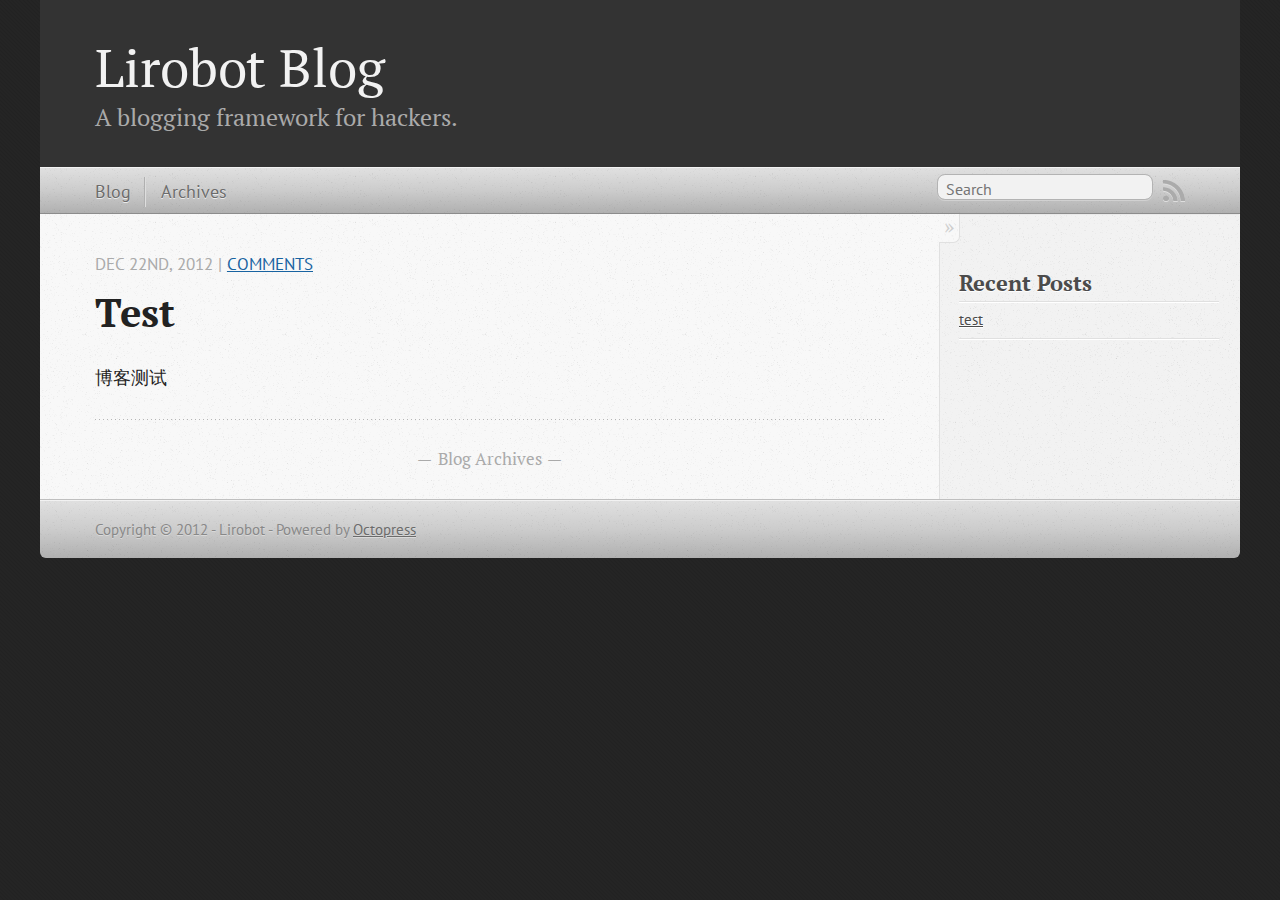
==== index.html @ 0552d7e7 "Site updated at 2012-12-21 16:23:32 UTC" ====
<!DOCTYPE html>
<!--[if IEMobile 7 ]><html class="no-js iem7"><![endif]-->
<!--[if lt IE 9]><html class="no-js lte-ie8"><![endif]-->
<!--[if (gt IE 8)|(gt IEMobile 7)|!(IEMobile)|!(IE)]><!--><html class="no-js" lang="en"><!--<![endif]-->
<head>
  <meta charset="utf-8">
  <title>Lirobot Blog</title>
  <meta name="author" content="Lirobot">

  
  <meta name="description" content="博客测试
">
  

  <!-- http://t.co/dKP3o1e -->
  <meta name="HandheldFriendly" content="True">
  <meta name="MobileOptimized" content="320">
  <meta name="viewport" content="width=device-width, initial-scale=1">

  
  <link rel="canonical" href="www.lirobot.com/">
  <link href="/favicon.png" rel="icon">
  <link href="/stylesheets/screen.css" media="screen, projection" rel="stylesheet" type="text/css">
  <script src="/javascripts/modernizr-2.0.js"></script>
  <script src="/javascripts/ender.js"></script>
  <script src="/javascripts/octopress.js" type="text/javascript"></script>
  <link href="/atom.xml" rel="alternate" title="Lirobot Blog" type="application/atom+xml">
  <!--Fonts from Google"s Web font directory at http://google.com/webfonts -->
<link href="http://fonts.googleapis.com/css?family=PT+Serif:regular,italic,bold,bolditalic" rel="stylesheet" type="text/css">
<link href="http://fonts.googleapis.com/css?family=PT+Sans:regular,italic,bold,bolditalic" rel="stylesheet" type="text/css">

  

</head>

<body   >
  <header role="banner"><hgroup>
  <h1><a href="/">Lirobot Blog</a></h1>
  
    <h2>A blogging framework for hackers.</h2>
  
</hgroup>

</header>
  <nav role="navigation"><ul class="subscription" data-subscription="rss">
  <li><a href="/atom.xml" rel="subscribe-rss" title="subscribe via RSS">RSS</a></li>
  
</ul>
  
<form action="http://google.com/search" method="get">
  <fieldset role="search">
    <input type="hidden" name="q" value="site:www.lirobot.com" />
    <input class="search" type="text" name="q" results="0" placeholder="Search"/>
  </fieldset>
</form>
  
<ul class="main-navigation">
  <li><a href="/">Blog</a></li>
  <li><a href="/blog/archives">Archives</a></li>
</ul>

</nav>
  <div id="main">
    <div id="content">
      <div class="blog-index">
  
  
  
    <article>
      
  <header>
    
      <h1 class="entry-title"><a href="/blog/2012/12/22/test/">Test</a></h1>
    
    
      <p class="meta">
        








  


<time datetime="2012-12-22T00:20:00+08:00" pubdate data-updated="true">Dec 22<span>nd</span>, 2012</time>
        
         | <a href="/blog/2012/12/22/test/#disqus_thread">Comments</a>
        
      </p>
    
  </header>


  <div class="entry-content"><p>博客测试</p>
</div>
  
  


    </article>
  
  <div class="pagination">
    
    <a href="/blog/archives">Blog Archives</a>
    
  </div>
</div>
<aside class="sidebar">
  
    <section>
  <h1>Recent Posts</h1>
  <ul id="recent_posts">
    
      <li class="post">
        <a href="/blog/2012/12/22/test/">test</a>
      </li>
    
  </ul>
</section>






  
</aside>

    </div>
  </div>
  <footer role="contentinfo"><p>
  Copyright &copy; 2012 - Lirobot -
  <span class="credit">Powered by <a href="http://octopress.org">Octopress</a></span>
</p>

</footer>
  

<script type="text/javascript">
      var disqus_shortname = 'lirobotblog';
      
        
        var disqus_script = 'count.js';
      
    (function () {
      var dsq = document.createElement('script'); dsq.type = 'text/javascript'; dsq.async = true;
      dsq.src = 'http://' + disqus_shortname + '.disqus.com/' + disqus_script;
      (document.getElementsByTagName('head')[0] || document.getElementsByTagName('body')[0]).appendChild(dsq);
    }());
</script>







  <script type="text/javascript">
    (function(){
      var twitterWidgets = document.createElement('script');
      twitterWidgets.type = 'text/javascript';
      twitterWidgets.async = true;
      twitterWidgets.src = 'http://platform.twitter.com/widgets.js';
      document.getElementsByTagName('head')[0].appendChild(twitterWidgets);
    })();
  </script>





</body>
</html>
---- stylesheets/screen.css ----
html,body,div,span,applet,object,iframe,h1,h2,h3,h4,h5,h6,p,blockquote,pre,a,abbr,acronym,address,big,cite,code,del,dfn,em,img,ins,kbd,q,s,samp,small,strike,strong,sub,sup,tt,var,b,u,i,center,dl,dt,dd,ol,ul,li,fieldset,form,label,legend,table,caption,tbody,tfoot,thead,tr,th,td,article,aside,canvas,details,embed,figure,figcaption,footer,header,hgroup,menu,nav,output,ruby,section,summary,time,mark,audio,video{margin:0;padding:0;border:0;font:inherit;font-size:100%;vertical-align:baseline}html{line-height:1}ol,ul{list-style:none}table{border-collapse:collapse;border-spacing:0}caption,th,td{text-align:left;font-weight:normal;vertical-align:middle}q,blockquote{quotes:none}q:before,q:after,blockquote:before,blockquote:after{content:"";content:none}a img{border:none}article,aside,details,figcaption,figure,footer,header,hgroup,menu,nav,section,summary{display:block}article,aside,details,figcaption,figure,footer,header,hgroup,menu,nav,section,summary{display:block}a{color:#1863a1}a:visited{color:#751590}a:focus{color:#0181eb}a:hover{color:#0181eb}a:active{color:#01579f}aside.sidebar a{color:#1863a1}aside.sidebar a:focus{color:#0181eb}aside.sidebar a:hover{color:#0181eb}aside.sidebar a:active{color:#01579f}a{-webkit-transition:color 0.3s;-moz-transition:color 0.3s;-o-transition:color 0.3s;transition:color 0.3s}html{background:#252525 url('/images/line-tile.png?1356005019') top left}body>div{background:#f2f2f2 url('/images/noise.png?1356005019') top left;border-bottom:1px solid #bfbfbf}body>div>div{background:#f8f8f8 url('/images/noise.png?1356005019') top left;border-right:1px solid #e0e0e0}.heading,body>header h1,h1,h2,h3,h4,h5,h6{font-family:"PT Serif","Georgia","Helvetica Neue",Arial,sans-serif}.sans,body>header h2,article header p.meta,article>footer,#content .blog-index footer,html .gist .gist-file .gist-meta,#blog-archives a.category,#blog-archives time,aside.sidebar section,body>footer{font-family:"PT Sans","Helvetica Neue",Arial,sans-serif}.serif,body,#content .blog-index a[rel=full-article]{font-family:"PT Serif",Georgia,Times,"Times New Roman",serif}.mono,pre,code,tt,p code,li code{font-family:Menlo,Monaco,"Andale Mono","lucida console","Courier New",monospace}body>header h1{font-size:2.2em;font-family:"PT Serif","Georgia","Helvetica Neue",Arial,sans-serif;font-weight:normal;line-height:1.2em;margin-bottom:0.6667em}body>header h2{font-family:"PT Serif","Georgia","Helvetica Neue",Arial,sans-serif}body{line-height:1.5em;color:#222}h1{font-size:2.2em;line-height:1.2em}@media only screen and (min-width: 992px){body{font-size:1.15em}h1{font-size:2.6em;line-height:1.2em}}h1,h2,h3,h4,h5,h6{text-rendering:optimizelegibility;margin-bottom:1em;font-weight:bold}h2,section h1{font-size:1.5em}h3,section h2,section section h1{font-size:1.3em}h4,section h3,section section h2,section section section h1{font-size:1em}h5,section h4,section section h3{font-size:.9em}h6,section h5,section section h4,section section section h3{font-size:.8em}p,blockquote,ul,ol{margin-bottom:1.5em}ul{list-style-type:disc}ul ul{list-style-type:circle;margin-bottom:0px}ul ul ul{list-style-type:square;margin-bottom:0px}ol{list-style-type:decimal}ol ol{list-style-type:lower-alpha;margin-bottom:0px}ol ol ol{list-style-type:lower-roman;margin-bottom:0px}ul,ul ul,ul ol,ol,ol ul,ol ol{margin-left:1.3em}strong{font-weight:bold}em{font-style:italic}sup,sub{font-size:0.8em;position:relative;display:inline-block}sup{top:-0.5em}sub{bottom:-0.5em}q{font-style:italic}q:before{content:"\201C"}q:after{content:"\201D"}em,dfn{font-style:italic}strong,dfn{font-weight:bold}del,s{text-decoration:line-through}abbr,acronym{border-bottom:1px dotted;cursor:help}sub,sup{line-height:0}hr{margin-bottom:0.2em}small{font-size:.8em}big{font-size:1.2em}blockquote{font-style:italic;position:relative;font-size:1.2em;line-height:1.5em;padding-left:1em;border-left:4px solid rgba(170,170,170,0.5)}blockquote cite{font-style:italic}blockquote cite a{color:#aaa !important;word-wrap:break-word}blockquote cite:before{content:'\2014';padding-right:.3em;padding-left:.3em;color:#aaa}@media only screen and (min-width: 992px){blockquote{padding-left:1.5em;border-left-width:4px}}.pullquote-right:before,.pullquote-left:before{padding:0;border:none;content:attr(data-pullquote);float:right;width:45%;margin:.5em 0 1em 1.5em;position:relative;top:7px;font-size:1.4em;line-height:1.45em}.pullquote-left:before{float:left;margin:.5em 1.5em 1em 0}.force-wrap,article a,aside.sidebar a{white-space:-moz-pre-wrap;white-space:-pre-wrap;white-space:-o-pre-wrap;white-space:pre-wrap;word-wrap:break-word}.group,body>header,body>nav,body>footer,body #content>article,body #content>div>article,body #content>div>section,body div.pagination,aside.sidebar,#main,#content,.sidebar{*zoom:1}.group:after,body>header:after,body>nav:after,body>footer:after,body #content>article:after,body #content>div>article:after,body #content>div>section:after,body div.pagination:after,aside.sidebar:after,#main:after,#content:after,.sidebar:after{content:"";display:table;clear:both}body{-webkit-text-size-adjust:none;max-width:1200px;position:relative;margin:0 auto}body>header,body>nav,body>footer,body #content>article,body #content>div>article,body #content>div>section{padding-left:18px;padding-right:18px}@media only screen and (min-width: 480px){body>header,body>nav,body>footer,body #content>article,body #content>div>article,body #content>div>section{padding-left:25px;padding-right:25px}}@media only screen and (min-width: 768px){body>header,body>nav,body>footer,body #content>article,body #content>div>article,body #content>div>section{padding-left:35px;padding-right:35px}}@media only screen and (min-width: 992px){body>header,body>nav,body>footer,body #content>article,body #content>div>article,body #content>div>section{padding-left:55px;padding-right:55px}}body div.pagination{margin-left:18px;margin-right:18px}@media only screen and (min-width: 480px){body div.pagination{margin-left:25px;margin-right:25px}}@media only screen and (min-width: 768px){body div.pagination{margin-left:35px;margin-right:35px}}@media only screen and (min-width: 992px){body div.pagination{margin-left:55px;margin-right:55px}}body>header{font-size:1em;padding-top:1.5em;padding-bottom:1.5em}#content{overflow:hidden}#content>div,#content>article{width:100%}aside.sidebar{float:none;padding:0 18px 1px;background-color:#f7f7f7;border-top:1px solid #e0e0e0}.flex-content,article img,article video,article .flash-video,aside.sidebar img{max-width:100%;height:auto}.basic-alignment.left,article img.left,article video.left,article .left.flash-video,aside.sidebar img.left{float:left;margin-right:1.5em}.basic-alignment.right,article img.right,article video.right,article .right.flash-video,aside.sidebar img.right{float:right;margin-left:1.5em}.basic-alignment.center,article img.center,article video.center,article .center.flash-video,aside.sidebar img.center{display:block;margin:0 auto 1.5em}.basic-alignment.left,article img.left,article video.left,article .left.flash-video,aside.sidebar img.left,.basic-alignment.right,article img.right,article video.right,article .right.flash-video,aside.sidebar img.right{margin-bottom:.8em}.toggle-sidebar,.no-sidebar .toggle-sidebar{display:none}@media only screen and (min-width: 750px){body.sidebar-footer aside.sidebar{float:none;width:auto;clear:left;margin:0;padding:0 35px 1px;background-color:#f7f7f7;border-top:1px solid #eaeaea}body.sidebar-footer aside.sidebar section.odd,body.sidebar-footer aside.sidebar section.even{float:left;width:48%}body.sidebar-footer aside.sidebar section.odd{margin-left:0}body.sidebar-footer aside.sidebar section.even{margin-left:4%}body.sidebar-footer aside.sidebar.thirds section{width:30%;margin-left:5%}body.sidebar-footer aside.sidebar.thirds section.first{margin-left:0;clear:both}}body.sidebar-footer #content{margin-right:0px}body.sidebar-footer .toggle-sidebar{display:none}@media only screen and (min-width: 550px){body>header{font-size:1em}}@media only screen and (min-width: 750px){aside.sidebar{float:none;width:auto;clear:left;margin:0;padding:0 35px 1px;background-color:#f7f7f7;border-top:1px solid #eaeaea}aside.sidebar section.odd,aside.sidebar section.even{float:left;width:48%}aside.sidebar section.odd{margin-left:0}aside.sidebar section.even{margin-left:4%}aside.sidebar.thirds section{width:30%;margin-left:5%}aside.sidebar.thirds section.first{margin-left:0;clear:both}}@media only screen and (min-width: 768px){body{-webkit-text-size-adjust:auto}body>header{font-size:1.2em}#main{padding:0;margin:0 auto}#content{overflow:visible;margin-right:240px;position:relative}.no-sidebar #content{margin-right:0;border-right:0}.collapse-sidebar #content{margin-right:20px}#content>div,#content>article{padding-top:17.5px;padding-bottom:17.5px;float:left}aside.sidebar{width:210px;padding:0 15px 15px;background:none;clear:none;float:left;margin:0 -100% 0 0}aside.sidebar section{width:auto;margin-left:0}aside.sidebar section.odd,aside.sidebar section.even{float:none;width:auto;margin-left:0}.collapse-sidebar aside.sidebar{float:none;width:auto;clear:left;margin:0;padding:0 35px 1px;background-color:#f7f7f7;border-top:1px solid #eaeaea}.collapse-sidebar aside.sidebar section.odd,.collapse-sidebar aside.sidebar section.even{float:left;width:48%}.collapse-sidebar aside.sidebar section.odd{margin-left:0}.collapse-sidebar aside.sidebar section.even{margin-left:4%}.collapse-sidebar aside.sidebar.thirds section{width:30%;margin-left:5%}.collapse-sidebar aside.sidebar.thirds section.first{margin-left:0;clear:both}}@media only screen and (min-width: 992px){body>header{font-size:1.3em}#content{margin-right:300px}#content>div,#content>article{padding-top:27.5px;padding-bottom:27.5px}aside.sidebar{width:260px;padding:1.2em 20px 20px}.collapse-sidebar aside.sidebar{padding-left:55px;padding-right:55px}}@media only screen and (min-width: 768px){ul,ol{margin-left:0}}body>header{background:#333}body>header h1{display:inline-block;margin:0}body>header h1 a,body>header h1 a:visited,body>header h1 a:hover{color:#f2f2f2;text-decoration:none}body>header h2{margin:.2em 0 0;font-size:1em;color:#aaa;font-weight:normal}body>nav{position:relative;background-color:#ccc;background:url('/images/noise.png?1356005019'),-webkit-gradient(linear, 50% 0%, 50% 100%, color-stop(0%, #e0e0e0), color-stop(50%, #cccccc), color-stop(100%, #b0b0b0));background:url('/images/noise.png?1356005019'),-webkit-linear-gradient(#e0e0e0,#cccccc,#b0b0b0);background:url('/images/noise.png?1356005019'),-moz-linear-gradient(#e0e0e0,#cccccc,#b0b0b0);background:url('/images/noise.png?1356005019'),-o-linear-gradient(#e0e0e0,#cccccc,#b0b0b0);background:url('/images/noise.png?1356005019'),linear-gradient(#e0e0e0,#cccccc,#b0b0b0);border-top:1px solid #f2f2f2;border-bottom:1px solid #8c8c8c;padding-top:.35em;padding-bottom:.35em}body>nav form{-webkit-background-clip:padding;-moz-background-clip:padding;background-clip:padding-box;margin:0;padding:0}body>nav form .search{padding:.3em .5em 0;font-size:.85em;font-family:"PT Sans","Helvetica Neue",Arial,sans-serif;line-height:1.1em;width:95%;-webkit-border-radius:0.5em;-moz-border-radius:0.5em;-ms-border-radius:0.5em;-o-border-radius:0.5em;border-radius:0.5em;-webkit-background-clip:padding;-moz-background-clip:padding;background-clip:padding-box;-webkit-box-shadow:#d1d1d1 0 1px;-moz-box-shadow:#d1d1d1 0 1px;box-shadow:#d1d1d1 0 1px;background-color:#f2f2f2;border:1px solid #b3b3b3;color:#888}body>nav form .search:focus{color:#444;border-color:#80b1df;-webkit-box-shadow:#80b1df 0 0 4px,#80b1df 0 0 3px inset;-moz-box-shadow:#80b1df 0 0 4px,#80b1df 0 0 3px inset;box-shadow:#80b1df 0 0 4px,#80b1df 0 0 3px inset;background-color:#fff;outline:none}body>nav fieldset[role=search]{float:right;width:48%}body>nav fieldset.mobile-nav{float:left;width:48%}body>nav fieldset.mobile-nav select{width:100%;font-size:.8em;border:1px solid #888}body>nav ul{display:none}@media only screen and (min-width: 550px){body>nav{font-size:.9em}body>nav ul{margin:0;padding:0;border:0;overflow:hidden;*zoom:1;float:left;display:block;padding-top:.15em}body>nav ul li{list-style-image:none;list-style-type:none;margin-left:0;white-space:nowrap;display:inline;float:left;padding-left:0;padding-right:0}body>nav ul li:first-child,body>nav ul li.first{padding-left:0}body>nav ul li:last-child{padding-right:0}body>nav ul li.last{padding-right:0}body>nav ul.subscription{margin-left:.8em;float:right}body>nav ul.subscription li:last-child a{padding-right:0}body>nav ul li{margin:0}body>nav a{color:#6b6b6b;font-family:"PT Sans","Helvetica Neue",Arial,sans-serif;text-shadow:#ebebeb 0 1px;float:left;text-decoration:none;font-size:1.1em;padding:.1em 0;line-height:1.5em}body>nav a:visited{color:#6b6b6b}body>nav a:hover{color:#2b2b2b}body>nav li+li{border-left:1px solid #b0b0b0;margin-left:.8em}body>nav li+li a{padding-left:.8em;border-left:1px solid #dedede}body>nav form{float:right;text-align:left;padding-left:.8em;width:175px}body>nav form .search{width:93%;font-size:.95em;line-height:1.2em}body>nav ul[data-subscription$=email]+form{width:97px}body>nav ul[data-subscription$=email]+form .search{width:91%}body>nav fieldset.mobile-nav{display:none}body>nav fieldset[role=search]{width:99%}}@media only screen and (min-width: 992px){body>nav form{width:215px}body>nav ul[data-subscription$=email]+form{width:147px}}.no-placeholder body>nav .search{background:#f2f2f2 url('/images/search.png?1356005019') 0.3em 0.25em no-repeat;text-indent:1.3em}@media only screen and (min-width: 550px){.maskImage body>nav ul[data-subscription$=email]+form{width:123px}}@media only screen and (min-width: 992px){.maskImage body>nav ul[data-subscription$=email]+form{width:173px}}.maskImage ul.subscription{position:relative;top:.2em}.maskImage ul.subscription li,.maskImage ul.subscription a{border:0;padding:0}.maskImage a[rel=subscribe-rss]{position:relative;top:0px;text-indent:-999999em;background-color:#dedede;border:0;padding:0}.maskImage a[rel=subscribe-rss],.maskImage a[rel=subscribe-rss]:after{-webkit-mask-image:url('/images/rss.png?1356005019');-moz-mask-image:url('/images/rss.png?1356005019');-ms-mask-image:url('/images/rss.png?1356005019');-o-mask-image:url('/images/rss.png?1356005019');mask-image:url('/images/rss.png?1356005019');-webkit-mask-repeat:no-repeat;-moz-mask-repeat:no-repeat;-ms-mask-repeat:no-repeat;-o-mask-repeat:no-repeat;mask-repeat:no-repeat;width:22px;height:22px}.maskImage a[rel=subscribe-rss]:after{content:"";position:absolute;top:-1px;left:0;background-color:#ababab}.maskImage a[rel=subscribe-rss]:hover:after{background-color:#9e9e9e}.maskImage a[rel=subscribe-email]{position:relative;top:0px;text-indent:-999999em;background-color:#dedede;border:0;padding:0}.maskImage a[rel=subscribe-email],.maskImage a[rel=subscribe-email]:after{-webkit-mask-image:url('/images/email.png?1356005019');-moz-mask-image:url('/images/email.png?1356005019');-ms-mask-image:url('/images/email.png?1356005019');-o-mask-image:url('/images/email.png?1356005019');mask-image:url('/images/email.png?1356005019');-webkit-mask-repeat:no-repeat;-moz-mask-repeat:no-repeat;-ms-mask-repeat:no-repeat;-o-mask-repeat:no-repeat;mask-repeat:no-repeat;width:28px;height:22px}.maskImage a[rel=subscribe-email]:after{content:"";position:absolute;top:-1px;left:0;background-color:#ababab}.maskImage a[rel=subscribe-email]:hover:after{background-color:#9e9e9e}article{padding-top:1em}article header{position:relative;padding-top:2em;padding-bottom:1em;margin-bottom:1em;background:url('[data-uri]') bottom left repeat-x}article header h1{margin:0}article header h1 a{text-decoration:none}article header h1 a:hover{text-decoration:underline}article header p{font-size:.9em;color:#aaa;margin:0}article header p.meta{text-transform:uppercase;position:absolute;top:0}@media only screen and (min-width: 768px){article header{margin-bottom:1.5em;padding-bottom:1em;background:url('[data-uri]') bottom left repeat-x}}article h2{padding-top:0.8em;background:url('[data-uri]') top left repeat-x}.entry-content article h2:first-child,article header+h2{padding-top:0}article h2:first-child,article header+h2{background:none}article .feature{padding-top:.5em;margin-bottom:1em;padding-bottom:1em;background:url('[data-uri]') bottom left repeat-x;font-size:2.0em;font-style:italic;line-height:1.3em}article img,article video,article .flash-video{-webkit-border-radius:0.3em;-moz-border-radius:0.3em;-ms-border-radius:0.3em;-o-border-radius:0.3em;border-radius:0.3em;-webkit-box-shadow:rgba(0,0,0,0.15) 0 1px 4px;-moz-box-shadow:rgba(0,0,0,0.15) 0 1px 4px;box-shadow:rgba(0,0,0,0.15) 0 1px 4px;-webkit-box-sizing:border-box;-moz-box-sizing:border-box;box-sizing:border-box;border:#fff 0.5em solid}article video,article .flash-video{margin:0 auto 1.5em}article video{display:block;width:100%}article .flash-video>div{position:relative;display:block;padding-bottom:56.25%;padding-top:1px;height:0;overflow:hidden}article .flash-video>div iframe,article .flash-video>div object,article .flash-video>div embed{position:absolute;top:0;left:0;width:100%;height:100%}article>footer{padding-bottom:2.5em;margin-top:2em}article>footer p.meta{margin-bottom:.8em;font-size:.85em;clear:both;overflow:hidden}.blog-index article+article{background:url('[data-uri]') top left repeat-x}#content .blog-index{padding-top:0;padding-bottom:0}#content .blog-index article{padding-top:2em}#content .blog-index article header{background:none;padding-bottom:0}#content .blog-index article h1{font-size:2.2em}#content .blog-index article h1 a{color:inherit}#content .blog-index article h1 a:hover{color:#0181eb}#content .blog-index a[rel=full-article]{background:#ebebeb;display:inline-block;padding:.4em .8em;margin-right:.5em;text-decoration:none;color:#666;-webkit-transition:background-color 0.5s;-moz-transition:background-color 0.5s;-o-transition:background-color 0.5s;transition:background-color 0.5s}#content .blog-index a[rel=full-article]:hover{background:#0181eb;text-shadow:none;color:#f8f8f8}#content .blog-index footer{margin-top:1em}.separator,article>footer .byline+time:before,article>footer time+time:before,article>footer .comments:before,article>footer .byline ~ .categories:before{content:"\2022 ";padding:0 .4em 0 .2em;display:inline-block}#content div.pagination{text-align:center;font-size:.95em;position:relative;background:url('[data-uri]') top left repeat-x;padding-top:1.5em;padding-bottom:1.5em}#content div.pagination a{text-decoration:none;color:#aaa}#content div.pagination a.prev{position:absolute;left:0}#content div.pagination a.next{position:absolute;right:0}#content div.pagination a:hover{color:#0181eb}#content div.pagination a[href*=archive]:before,#content div.pagination a[href*=archive]:after{content:'\2014';padding:0 .3em}p.meta+.sharing{padding-top:1em;padding-left:0;background:url('[data-uri]') top left repeat-x}#fb-root{display:none}.highlight,html .gist .gist-file .gist-syntax .gist-highlight{border:1px solid #05232b !important}.highlight table td.code,html .gist .gist-file .gist-syntax .gist-highlight table td.code{width:100%}.highlight .line-numbers,html .gist .gist-file .gist-syntax .highlight .line_numbers{text-align:right;font-size:13px;line-height:1.45em;background:#073642 url('/images/noise.png?1356005019') top left !important;border-right:1px solid #00232c !important;-webkit-box-shadow:#083e4b -1px 0 inset;-moz-box-shadow:#083e4b -1px 0 inset;box-shadow:#083e4b -1px 0 inset;text-shadow:#021014 0 -1px;padding:.8em !important;-webkit-border-radius:0;-moz-border-radius:0;-ms-border-radius:0;-o-border-radius:0;border-radius:0}.highlight .line-numbers span,html .gist .gist-file .gist-syntax .highlight .line_numbers span{color:#586e75 !important}figure.code,.gist-file,pre{-webkit-box-shadow:rgba(0,0,0,0.06) 0 0 10px;-moz-box-shadow:rgba(0,0,0,0.06) 0 0 10px;box-shadow:rgba(0,0,0,0.06) 0 0 10px}figure.code .highlight pre,.gist-file .highlight pre,pre .highlight pre{-webkit-box-shadow:none;-moz-box-shadow:none;box-shadow:none}.gist .highlight *::-moz-selection,figure.code .highlight *::-moz-selection{background:#386774;color:inherit;text-shadow:#002b36 0 1px}.gist .highlight *::-webkit-selection,figure.code .highlight *::-webkit-selection{background:#386774;color:inherit;text-shadow:#002b36 0 1px}.gist .highlight *::selection,figure.code .highlight *::selection{background:#386774;color:inherit;text-shadow:#002b36 0 1px}html .gist .gist-file{margin-bottom:1.8em;position:relative;border:none;padding-top:26px !important}html .gist .gist-file .highlight{margin-bottom:0}html .gist .gist-file .gist-syntax{border-bottom:0 !important;background:none !important}html .gist .gist-file .gist-syntax .gist-highlight{background:#002b36 !important}html .gist .gist-file .gist-syntax .highlight pre{padding:0}html .gist .gist-file .gist-meta{padding:.6em 0.8em;border:1px solid #083e4b !important;color:#586e75;font-size:.7em !important;background:#073642 url('/images/noise.png?1356005019') top left;line-height:1.5em}html .gist .gist-file .gist-meta a{color:#75878b !important;text-decoration:none}html .gist .gist-file .gist-meta a:hover{text-decoration:underline}html .gist .gist-file .gist-meta a:hover{color:#93a1a1 !important}html .gist .gist-file .gist-meta a[href*='#file']{position:absolute;top:0;left:0;right:-10px;color:#474747 !important}html .gist .gist-file .gist-meta a[href*='#file']:hover{color:#1863a1 !important}html .gist .gist-file .gist-meta a[href*=raw]{top:.4em}pre{background:#002b36 url('/images/noise.png?1356005019') top left;-webkit-border-radius:0.4em;-moz-border-radius:0.4em;-ms-border-radius:0.4em;-o-border-radius:0.4em;border-radius:0.4em;border:1px solid #05232b;line-height:1.45em;font-size:13px;margin-bottom:2.1em;padding:.8em 1em;color:#93a1a1;overflow:auto}h3.filename+pre{-moz-border-radius-topleft:0px;-webkit-border-top-left-radius:0px;border-top-left-radius:0px;-moz-border-radius-topright:0px;-webkit-border-top-right-radius:0px;border-top-right-radius:0px}p code,li code{display:inline-block;white-space:no-wrap;background:#fff;font-size:.8em;line-height:1.5em;color:#555;border:1px solid #ddd;-webkit-border-radius:0.4em;-moz-border-radius:0.4em;-ms-border-radius:0.4em;-o-border-radius:0.4em;border-radius:0.4em;padding:0 .3em;margin:-1px 0}p pre code,li pre code{font-size:1em !important;background:none;border:none}.pre-code,html .gist .gist-file .gist-syntax .highlight pre,.highlight code{font-family:Menlo,Monaco,"Andale Mono","lucida console","Courier New",monospace !important;overflow:scroll;overflow-y:hidden;display:block;padding:.8em;overflow-x:auto;line-height:1.45em;background:#002b36 url('/images/noise.png?1356005019') top left !important;color:#93a1a1 !important}.pre-code span,html .gist .gist-file .gist-syntax .highlight pre span,.highlight code span{color:#93a1a1 !important}.pre-code span,html .gist .gist-file .gist-syntax .highlight pre span,.highlight code span{font-style:normal !important;font-weight:normal !important}.pre-code .c,html .gist .gist-file .gist-syntax .highlight pre .c,.highlight code .c{color:#586e75 !important;font-style:italic !important}.pre-code .cm,html .gist .gist-file .gist-syntax .highlight pre .cm,.highlight code .cm{color:#586e75 !important;font-style:italic !important}.pre-code .cp,html .gist .gist-file .gist-syntax .highlight pre .cp,.highlight code .cp{color:#586e75 !important;font-style:italic !important}.pre-code .c1,html .gist .gist-file .gist-syntax .highlight pre .c1,.highlight code .c1{color:#586e75 !important;font-style:italic !important}.pre-code .cs,html .gist .gist-file .gist-syntax .highlight pre .cs,.highlight code .cs{color:#586e75 !important;font-weight:bold !important;font-style:italic !important}.pre-code .err,html .gist .gist-file .gist-syntax .highlight pre .err,.highlight code .err{color:#dc322f !important;background:none !important}.pre-code .k,html .gist .gist-file .gist-syntax .highlight pre .k,.highlight code .k{color:#cb4b16 !important}.pre-code .o,html .gist .gist-file .gist-syntax .highlight pre .o,.highlight code .o{color:#93a1a1 !important;font-weight:bold !important}.pre-code .p,html .gist .gist-file .gist-syntax .highlight pre .p,.highlight code .p{color:#93a1a1 !important}.pre-code .ow,html .gist .gist-file .gist-syntax .highlight pre .ow,.highlight code .ow{color:#2aa198 !important;font-weight:bold !important}.pre-code .gd,html .gist .gist-file .gist-syntax .highlight pre .gd,.highlight code .gd{color:#93a1a1 !important;background-color:#372c34 !important;display:inline-block}.pre-code .gd .x,html .gist .gist-file .gist-syntax .highlight pre .gd .x,.highlight code .gd .x{color:#93a1a1 !important;background-color:#4d2d33 !important;display:inline-block}.pre-code .ge,html .gist .gist-file .gist-syntax .highlight pre .ge,.highlight code .ge{color:#93a1a1 !important;font-style:italic !important}.pre-code .gh,html .gist .gist-file .gist-syntax .highlight pre .gh,.highlight code .gh{color:#586e75 !important}.pre-code .gi,html .gist .gist-file .gist-syntax .highlight pre .gi,.highlight code .gi{color:#93a1a1 !important;background-color:#1a412b !important;display:inline-block}.pre-code .gi .x,html .gist .gist-file .gist-syntax .highlight pre .gi .x,.highlight code .gi .x{color:#93a1a1 !important;background-color:#355720 !important;display:inline-block}.pre-code .gs,html .gist .gist-file .gist-syntax .highlight pre .gs,.highlight code .gs{color:#93a1a1 !important;font-weight:bold !important}.pre-code .gu,html .gist .gist-file .gist-syntax .highlight pre .gu,.highlight code .gu{color:#6c71c4 !important}.pre-code .kc,html .gist .gist-file .gist-syntax .highlight pre .kc,.highlight code .kc{color:#859900 !important;font-weight:bold !important}.pre-code .kd,html .gist .gist-file .gist-syntax .highlight pre .kd,.highlight code .kd{color:#268bd2 !important}.pre-code .kp,html .gist .gist-file .gist-syntax .highlight pre .kp,.highlight code .kp{color:#cb4b16 !important;font-weight:bold !important}.pre-code .kr,html .gist .gist-file .gist-syntax .highlight pre .kr,.highlight code .kr{color:#d33682 !important;font-weight:bold !important}.pre-code .kt,html .gist .gist-file .gist-syntax .highlight pre .kt,.highlight code .kt{color:#2aa198 !important}.pre-code .n,html .gist .gist-file .gist-syntax .highlight pre .n,.highlight code .n{color:#268bd2 !important}.pre-code .na,html .gist .gist-file .gist-syntax .highlight pre .na,.highlight code .na{color:#268bd2 !important}.pre-code .nb,html .gist .gist-file .gist-syntax .highlight pre .nb,.highlight code .nb{color:#859900 !important}.pre-code .nc,html .gist .gist-file .gist-syntax .highlight pre .nc,.highlight code .nc{color:#d33682 !important}.pre-code .no,html .gist .gist-file .gist-syntax .highlight pre .no,.highlight code .no{color:#b58900 !important}.pre-code .nl,html .gist .gist-file .gist-syntax .highlight pre .nl,.highlight code .nl{color:#859900 !important}.pre-code .ne,html .gist .gist-file .gist-syntax .highlight pre .ne,.highlight code .ne{color:#268bd2 !important;font-weight:bold !important}.pre-code .nf,html .gist .gist-file .gist-syntax .highlight pre .nf,.highlight code .nf{color:#268bd2 !important;font-weight:bold !important}.pre-code .nn,html .gist .gist-file .gist-syntax .highlight pre .nn,.highlight code .nn{color:#b58900 !important}.pre-code .nt,html .gist .gist-file .gist-syntax .highlight pre .nt,.highlight code .nt{color:#268bd2 !important;font-weight:bold !important}.pre-code .nx,html .gist .gist-file .gist-syntax .highlight pre .nx,.highlight code .nx{color:#b58900 !important}.pre-code .vg,html .gist .gist-file .gist-syntax .highlight pre .vg,.highlight code .vg{color:#268bd2 !important}.pre-code .vi,html .gist .gist-file .gist-syntax .highlight pre .vi,.highlight code .vi{color:#268bd2 !important}.pre-code .nv,html .gist .gist-file .gist-syntax .highlight pre .nv,.highlight code .nv{color:#268bd2 !important}.pre-code .mf,html .gist .gist-file .gist-syntax .highlight pre .mf,.highlight code .mf{color:#2aa198 !important}.pre-code .m,html .gist .gist-file .gist-syntax .highlight pre .m,.highlight code .m{color:#2aa198 !important}.pre-code .mh,html .gist .gist-file .gist-syntax .highlight pre .mh,.highlight code .mh{color:#2aa198 !important}.pre-code .mi,html .gist .gist-file .gist-syntax .highlight pre .mi,.highlight code .mi{color:#2aa198 !important}.pre-code .s,html .gist .gist-file .gist-syntax .highlight pre .s,.highlight code .s{color:#2aa198 !important}.pre-code .sd,html .gist .gist-file .gist-syntax .highlight pre .sd,.highlight code .sd{color:#2aa198 !important}.pre-code .s2,html .gist .gist-file .gist-syntax .highlight pre .s2,.highlight code .s2{color:#2aa198 !important}.pre-code .se,html .gist .gist-file .gist-syntax .highlight pre .se,.highlight code .se{color:#dc322f !important}.pre-code .si,html .gist .gist-file .gist-syntax .highlight pre .si,.highlight code .si{color:#268bd2 !important}.pre-code .sr,html .gist .gist-file .gist-syntax .highlight pre .sr,.highlight code .sr{color:#2aa198 !important}.pre-code .s1,html .gist .gist-file .gist-syntax .highlight pre .s1,.highlight code .s1{color:#2aa198 !important}.pre-code div .gd,html .gist .gist-file .gist-syntax .highlight pre div .gd,.highlight code div .gd,.pre-code div .gd .x,html .gist .gist-file .gist-syntax .highlight pre div .gd .x,.highlight code div .gd .x,.pre-code div .gi,html .gist .gist-file .gist-syntax .highlight pre div .gi,.highlight code div .gi,.pre-code div .gi .x,html .gist .gist-file .gist-syntax .highlight pre div .gi .x,.highlight code div .gi .x{display:inline-block;width:100%}.highlight,.gist-highlight{margin-bottom:1.8em;background:#002b36;overflow-y:hidden;overflow-x:auto}.highlight pre,.gist-highlight pre{background:none;-webkit-border-radius:0px;-moz-border-radius:0px;-ms-border-radius:0px;-o-border-radius:0px;border-radius:0px;border:none;padding:0;margin-bottom:0}pre::-webkit-scrollbar,.highlight::-webkit-scrollbar,.gist-highlight::-webkit-scrollbar{height:.5em;background:rgba(255,255,255,0.15)}pre::-webkit-scrollbar-thumb:horizontal,.highlight::-webkit-scrollbar-thumb:horizontal,.gist-highlight::-webkit-scrollbar-thumb:horizontal{background:rgba(255,255,255,0.2);-webkit-border-radius:4px;border-radius:4px}.highlight code{background:#000}figure.code{background:none;padding:0;border:0;margin-bottom:1.5em}figure.code pre{margin-bottom:0}figure.code figcaption{position:relative}figure.code .highlight{margin-bottom:0}.code-title,html .gist .gist-file .gist-meta a[href*='#file'],h3.filename,figure.code figcaption{text-align:center;font-size:13px;line-height:2em;text-shadow:#cbcccc 0 1px 0;color:#474747;font-weight:normal;margin-bottom:0;-moz-border-radius-topleft:5px;-webkit-border-top-left-radius:5px;border-top-left-radius:5px;-moz-border-radius-topright:5px;-webkit-border-top-right-radius:5px;border-top-right-radius:5px;font-family:"Helvetica Neue", Arial, "Lucida Grande", "Lucida Sans Unicode", Lucida, sans-serif;background:#aaa url('/images/code_bg.png?1356005019') top repeat-x;border:1px solid #565656;border-top-color:#cbcbcb;border-left-color:#a5a5a5;border-right-color:#a5a5a5;border-bottom:0}.download-source,html .gist .gist-file .gist-meta a[href*=raw],figure.code figcaption a{position:absolute;right:.8em;text-decoration:none;color:#666 !important;z-index:1;font-size:13px;text-shadow:#cbcccc 0 1px 0;padding-left:3em}.download-source:hover,html .gist .gist-file .gist-meta a[href*=raw]:hover,figure.code figcaption a:hover{text-decoration:underline}#archive #content>div,#archive #content>div>article{padding-top:0}#blog-archives{color:#aaa}#blog-archives article{padding:1em 0 1em;position:relative;background:url('[data-uri]') bottom left repeat-x}#blog-archives article:last-child{background:none}#blog-archives article footer{padding:0;margin:0}#blog-archives h1{color:#222;margin-bottom:.3em}#blog-archives h2{display:none}#blog-archives h1{font-size:1.5em}#blog-archives h1 a{text-decoration:none;color:inherit;font-weight:normal;display:inline-block}#blog-archives h1 a:hover{text-decoration:underline}#blog-archives h1 a:hover{color:#0181eb}#blog-archives a.category,#blog-archives time{color:#aaa}#blog-archives .entry-content{display:none}#blog-archives time{font-size:.9em;line-height:1.2em}#blog-archives time .month,#blog-archives time .day{display:inline-block}#blog-archives time .month{text-transform:uppercase}#blog-archives p{margin-bottom:1em}#blog-archives a,#blog-archives .entry-content a{color:inherit}#blog-archives a:hover,#blog-archives .entry-content a:hover{color:#0181eb}#blog-archives a:hover{color:#0181eb}@media only screen and (min-width: 550px){#blog-archives article{margin-left:5em}#blog-archives h2{margin-bottom:.3em;font-weight:normal;display:inline-block;position:relative;top:-1px;float:left}#blog-archives h2:first-child{padding-top:.75em}#blog-archives time{position:absolute;text-align:right;left:0em;top:1.8em}#blog-archives .year{display:none}#blog-archives article{padding-left:4.5em;padding-bottom:.7em}#blog-archives a.category{line-height:1.1em}}#content>.category article{margin-left:0;padding-left:6.8em}#content>.category .year{display:inline}.side-shadow-border,aside.sidebar section h1,aside.sidebar li{-webkit-box-shadow:#fff 0 1px;-moz-box-shadow:#fff 0 1px;box-shadow:#fff 0 1px}aside.sidebar{overflow:hidden;color:#4b4b4b;text-shadow:#fff 0 1px}aside.sidebar section{font-size:.8em;line-height:1.4em;margin-bottom:1.5em}aside.sidebar section h1{margin:1.5em 0 0;padding-bottom:.2em;border-bottom:1px solid #e0e0e0}aside.sidebar section h1+p{padding-top:.4em}aside.sidebar img{-webkit-border-radius:0.3em;-moz-border-radius:0.3em;-ms-border-radius:0.3em;-o-border-radius:0.3em;border-radius:0.3em;-webkit-box-shadow:rgba(0,0,0,0.15) 0 1px 4px;-moz-box-shadow:rgba(0,0,0,0.15) 0 1px 4px;box-shadow:rgba(0,0,0,0.15) 0 1px 4px;-webkit-box-sizing:border-box;-moz-box-sizing:border-box;box-sizing:border-box;border:#fff 0.3em solid}aside.sidebar ul{margin-bottom:0.5em;margin-left:0}aside.sidebar li{list-style:none;padding:.5em 0;margin:0;border-bottom:1px solid #e0e0e0}aside.sidebar li p:last-child{margin-bottom:0}aside.sidebar a{color:inherit;-webkit-transition:color 0.5s;-moz-transition:color 0.5s;-o-transition:color 0.5s;transition:color 0.5s}aside.sidebar:hover a{color:#1863a1}aside.sidebar:hover a:hover{color:#0181eb}.aside-alt-link,#tweets a[href*='twitter.com/search'],#pinboard_linkroll .pin-tag{color:#7e7e7e}.aside-alt-link:hover,#tweets a[href*='twitter.com/search']:hover,#pinboard_linkroll .pin-tag:hover{color:#0181eb}@media only screen and (min-width: 768px){.toggle-sidebar{outline:none;position:absolute;right:-10px;top:0;bottom:0;display:inline-block;text-decoration:none;color:#cecece;width:9px;cursor:pointer}.toggle-sidebar:hover{background:#e9e9e9;background:-webkit-gradient(linear, 0% 50%, 100% 50%, color-stop(0%, rgba(224,224,224,0.5)), color-stop(100%, rgba(224,224,224,0)));background:-webkit-linear-gradient(left, rgba(224,224,224,0.5),rgba(224,224,224,0));background:-moz-linear-gradient(left, rgba(224,224,224,0.5),rgba(224,224,224,0));background:-o-linear-gradient(left, rgba(224,224,224,0.5),rgba(224,224,224,0));background:linear-gradient(left, rgba(224,224,224,0.5),rgba(224,224,224,0))}.toggle-sidebar:after{position:absolute;right:-11px;top:0;width:20px;font-size:1.2em;line-height:1.1em;padding-bottom:.15em;-moz-border-radius-bottomright:0.3em;-webkit-border-bottom-right-radius:0.3em;border-bottom-right-radius:0.3em;text-align:center;background:#f8f8f8 url('/images/noise.png?1356005019') top left;border-bottom:1px solid #e0e0e0;border-right:1px solid #e0e0e0;content:"\00BB";text-indent:-1px}.collapse-sidebar .toggle-sidebar{text-indent:0px;right:-20px;width:19px}.collapse-sidebar .toggle-sidebar:hover{background:#e9e9e9}.collapse-sidebar .toggle-sidebar:after{border-left:1px solid #e0e0e0;text-shadow:#fff 0 1px;content:"\00AB";left:0px;right:0;text-align:center;text-indent:0;border:0;border-right-width:0;background:none}}#tweets .loading{background:url('[data-uri]') no-repeat center 0.5em;color:#c4c4c4;text-shadow:#f8f8f8 0 1px;text-align:center;padding:2.5em 0 .5em}#tweets .loading.error{background:url('[data-uri]') no-repeat center 0.5em}#tweets p{position:relative;padding-right:1em}#tweets a[href*=status]:first-child{color:#a4a4a4;float:right;padding:0 0 .1em 1em;position:relative;right:-1.3em;text-shadow:#fff 0 1px;font-size:.7em;text-decoration:none}#tweets a[href*=status]:first-child span{font-size:1.5em}#tweets a[href*=status]:first-child:hover{color:#0181eb;text-decoration:none}#tweets a[href*='twitter.com/search']{text-decoration:none}#tweets a[href*='twitter.com/search']:hover{text-decoration:underline}.googleplus h1{-moz-box-shadow:none !important;-webkit-box-shadow:none !important;-o-box-shadow:none !important;box-shadow:none !important;border-bottom:0px none !important}.googleplus a{text-decoration:none;white-space:normal !important;line-height:32px}.googleplus a img{float:left;margin-right:0.5em;border:0 none}.googleplus-hidden{position:absolute;top:-1000em;left:-1000em}#pinboard_linkroll .pin-title,#pinboard_linkroll .pin-description{display:block;margin-bottom:.5em}#pinboard_linkroll .pin-tag{text-decoration:none}#pinboard_linkroll .pin-tag:hover{text-decoration:underline}#pinboard_linkroll .pin-tag:after{content:','}#pinboard_linkroll .pin-tag:last-child:after{content:''}.delicious-posts a.delicious-link{margin-bottom:.5em;display:block}.delicious-posts p{font-size:1em}body>footer{font-size:.8em;color:#888;text-shadow:#d9d9d9 0 1px;background-color:#ccc;background:url('/images/noise.png?1356005019'),-webkit-gradient(linear, 50% 0%, 50% 100%, color-stop(0%, #e0e0e0), color-stop(50%, #cccccc), color-stop(100%, #b0b0b0));background:url('/images/noise.png?1356005019'),-webkit-linear-gradient(#e0e0e0,#cccccc,#b0b0b0);background:url('/images/noise.png?1356005019'),-moz-linear-gradient(#e0e0e0,#cccccc,#b0b0b0);background:url('/images/noise.png?1356005019'),-o-linear-gradient(#e0e0e0,#cccccc,#b0b0b0);background:url('/images/noise.png?1356005019'),linear-gradient(#e0e0e0,#cccccc,#b0b0b0);border-top:1px solid #f2f2f2;position:relative;padding-top:1em;padding-bottom:1em;margin-bottom:3em;-moz-border-radius-bottomleft:0.4em;-webkit-border-bottom-left-radius:0.4em;border-bottom-left-radius:0.4em;-moz-border-radius-bottomright:0.4em;-webkit-border-bottom-right-radius:0.4em;border-bottom-right-radius:0.4em;z-index:1}body>footer a{color:#6b6b6b}body>footer a:visited{color:#6b6b6b}body>footer a:hover{color:#484848}body>footer p:last-child{margin-bottom:0}
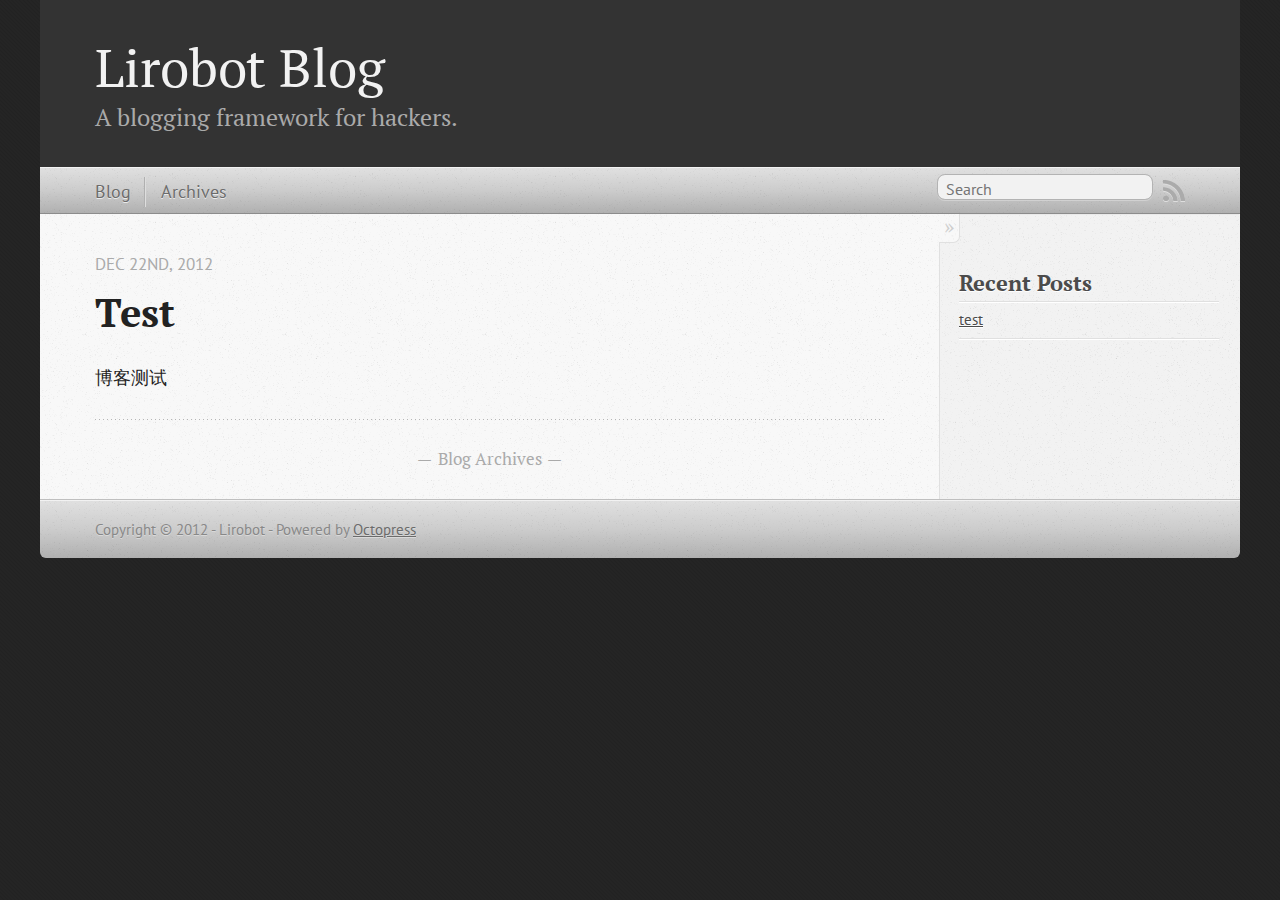
==== commit 246a88bb: "Site updated at 2012-12-21 18:52:03 UTC" ====
--- a/index.html
+++ b/index.html
@@ -89,8 +89,6 @@
 
 <time datetime="2012-12-22T00:20:00+08:00" pubdate data-updated="true">Dec 22<span>nd</span>, 2012</time>
         
-         | <a href="/blog/2012/12/22/test/#disqus_thread">Comments</a>
-        
       </p>
     
   </header>
@@ -141,19 +139,6 @@
 </footer>
   
 
-<script type="text/javascript">
-      var disqus_shortname = 'lirobotblog';
-      
-        
-        var disqus_script = 'count.js';
-      
-    (function () {
-      var dsq = document.createElement('script'); dsq.type = 'text/javascript'; dsq.async = true;
-      dsq.src = 'http://' + disqus_shortname + '.disqus.com/' + disqus_script;
-      (document.getElementsByTagName('head')[0] || document.getElementsByTagName('body')[0]).appendChild(dsq);
-    }());
-</script>
-
 
 
 
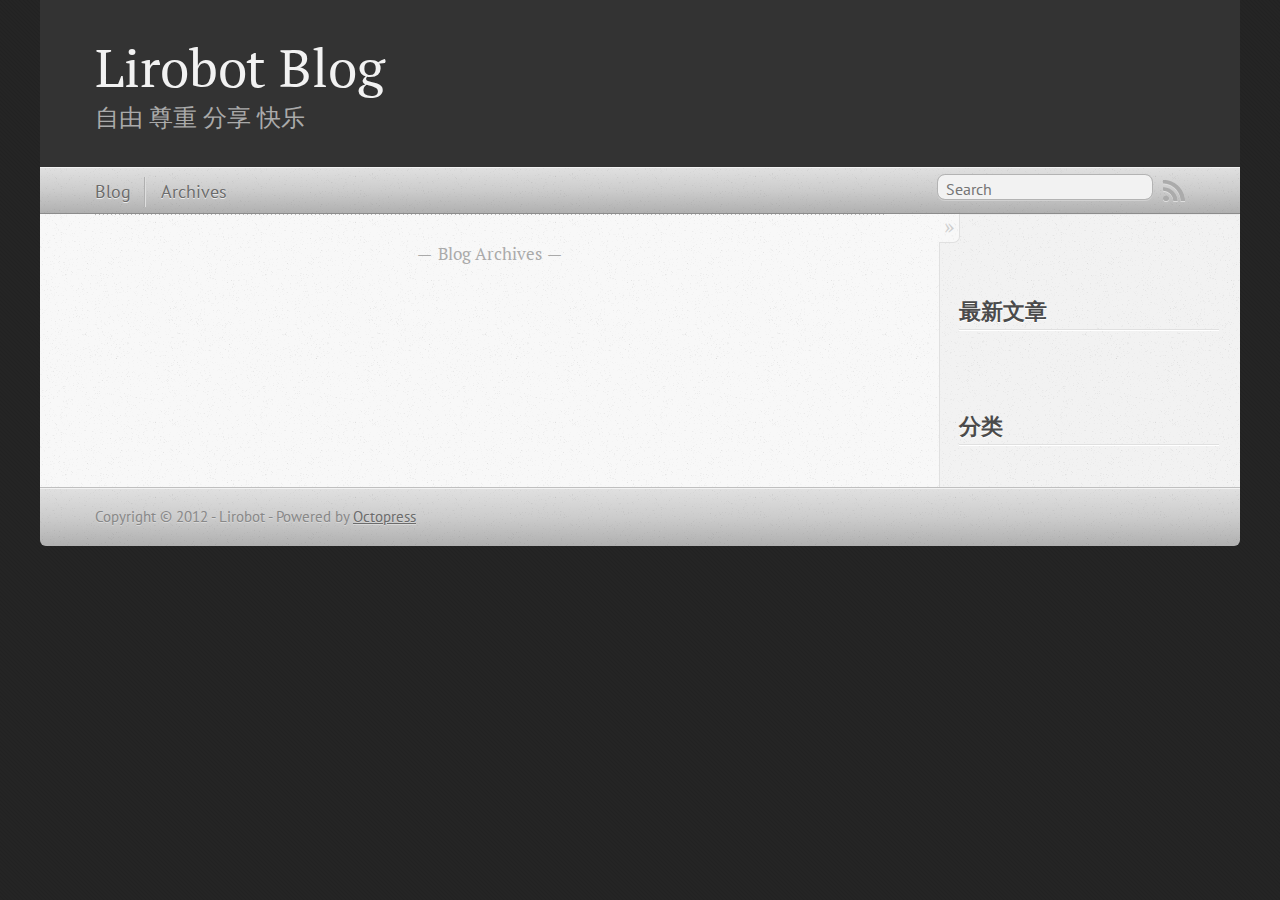
==== commit ae011177: "Site updated at 2012-12-22 08:06:27 UTC" ====
--- a/index.html
+++ b/index.html
@@ -9,8 +9,7 @@
   <meta name="author" content="Lirobot">
 
   
-  <meta name="description" content="博客测试
-">
+  <meta name="description" content=" Blog Archives ﻿ 最新文章 ﻿ 分类 ">
   
 
   <!-- http://t.co/dKP3o1e -->
@@ -19,7 +18,7 @@
   <meta name="viewport" content="width=device-width, initial-scale=1">
 
   
-  <link rel="canonical" href="www.lirobot.com/">
+  <link rel="canonical" href="lirobot.com/">
   <link href="/favicon.png" rel="icon">
   <link href="/stylesheets/screen.css" media="screen, projection" rel="stylesheet" type="text/css">
   <script src="/javascripts/modernizr-2.0.js"></script>
@@ -38,7 +37,7 @@
   <header role="banner"><hgroup>
   <h1><a href="/">Lirobot Blog</a></h1>
   
-    <h2>A blogging framework for hackers.</h2>
+    <h2>自由 尊重 分享 快乐</h2>
   
 </hgroup>
 
@@ -50,7 +49,7 @@
   
 <form action="http://google.com/search" method="get">
   <fieldset role="search">
-    <input type="hidden" name="q" value="site:www.lirobot.com" />
+    <input type="hidden" name="q" value="site:lirobot.com" />
     <input class="search" type="text" name="q" results="0" placeholder="Search"/>
   </fieldset>
 </form>
@@ -66,42 +65,6 @@
       <div class="blog-index">
   
   
-  
-    <article>
-      
-  <header>
-    
-      <h1 class="entry-title"><a href="/blog/2012/12/22/test/">Test</a></h1>
-    
-    
-      <p class="meta">
-        
-
-
-
-
-
-
-
-
-  
-
-
-<time datetime="2012-12-22T00:20:00+08:00" pubdate data-updated="true">Dec 22<span>nd</span>, 2012</time>
-        
-      </p>
-    
-  </header>
-
-
-  <div class="entry-content"><p>博客测试</p>
-</div>
-  
-  
-
-
-    </article>
-  
   <div class="pagination">
     
     <a href="/blog/archives">Blog Archives</a>
@@ -110,15 +73,15 @@
 </div>
 <aside class="sidebar">
   
-    <section>
-  <h1>Recent Posts</h1>
+    ﻿<section>
+  <h1>最新文章</h1>
   <ul id="recent_posts">
     
-      <li class="post">
-        <a href="/blog/2012/12/22/test/">test</a>
-      </li>
-    
   </ul>
+</section>
+﻿<section>
+  <h1>分类</h1>
+    <ul id="category-list"></ul>
 </section>
 
 
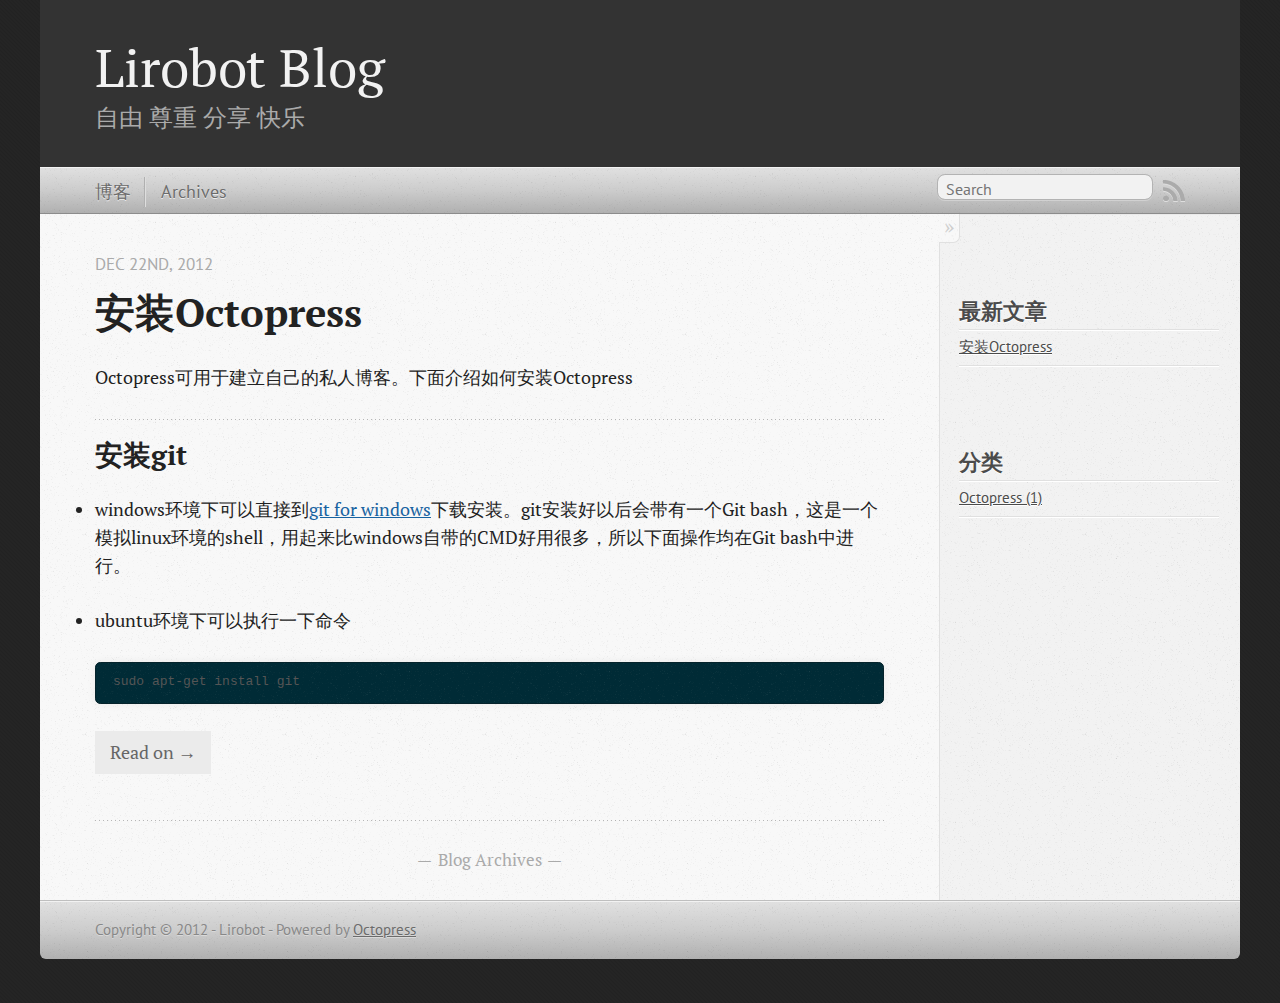
==== commit 7ae9ff60: "Site updated at 2012-12-22 09:35:36 UTC" ====
--- a/index.html
+++ b/index.html
@@ -9,7 +9,7 @@
   <meta name="author" content="Lirobot">
 
   
-  <meta name="description" content=" Blog Archives ﻿ 最新文章 ﻿ 分类 ">
+  <meta name="description" content="Octopress可用于建立自己的私人博客。下面介绍如何安装Octopress 安装git windows环境下可以直接到git for windows下载安装。git安装好以后会带有一个Git bash，这是一个模拟linux环境的shell，用起来比windows自带的CMD好用很多， &hellip;">
   
 
   <!-- http://t.co/dKP3o1e -->
@@ -30,6 +30,18 @@
 <link href="http://fonts.googleapis.com/css?family=PT+Sans:regular,italic,bold,bolditalic" rel="stylesheet" type="text/css">
 
   
+  <script type="text/javascript">
+    var _gaq = _gaq || [];
+    _gaq.push(['_setAccount', 'UA-37213290-1']);
+    _gaq.push(['_trackPageview']);
+
+    (function() {
+      var ga = document.createElement('script'); ga.type = 'text/javascript'; ga.async = true;
+      ga.src = ('https:' == document.location.protocol ? 'https://ssl' : 'http://www') + '.google-analytics.com/ga.js';
+      var s = document.getElementsByTagName('script')[0]; s.parentNode.insertBefore(ga, s);
+    })();
+  </script>
+
 
 </head>
 
@@ -54,8 +66,8 @@
   </fieldset>
 </form>
   
-<ul class="main-navigation">
-  <li><a href="/">Blog</a></li>
+﻿<ul class="main-navigation">
+  <li><a href="/">博客</a></li>
   <li><a href="/blog/archives">Archives</a></li>
 </ul>
 
@@ -64,6 +76,58 @@
     <div id="content">
       <div class="blog-index">
   
+  
+  
+    <article>
+      
+  <header>
+    
+      <h1 class="entry-title"><a href="/blog/2012/12/22/install-octopress/">安装Octopress</a></h1>
+    
+    
+      <p class="meta">
+        
+
+
+
+
+
+
+
+
+  
+
+
+<time datetime="2012-12-22T16:35:00+08:00" pubdate data-updated="true">Dec 22<span>nd</span>, 2012</time>
+        
+      </p>
+    
+  </header>
+
+
+  <div class="entry-content"><p>Octopress可用于建立自己的私人博客。下面介绍如何安装Octopress</p>
+
+<h2>安装git</h2>
+
+<ul>
+<li><p>windows环境下可以直接到<a href="http://msysgit.github.com/">git for windows</a>下载安装。git安装好以后会带有一个Git bash，这是一个模拟linux环境的shell，用起来比windows自带的CMD好用很多，所以下面操作均在Git bash中进行。</p></li>
+<li><p>ubuntu环境下可以执行一下命令</p>
+
+<pre><code>sudo apt-get install git
+</code></pre></li>
+</ul>
+
+
+</div>
+  
+  
+    <footer>
+      <a rel="full-article" href="/blog/2012/12/22/install-octopress/">Read on &rarr;</a>
+    </footer>
+  
+
+
+    </article>
   
   <div class="pagination">
     
@@ -77,11 +141,15 @@
   <h1>最新文章</h1>
   <ul id="recent_posts">
     
+      <li class="post">
+        <a href="/blog/2012/12/22/install-octopress/">安装Octopress</a>
+      </li>
+    
   </ul>
 </section>
 ﻿<section>
   <h1>分类</h1>
-    <ul id="category-list"></ul>
+    <ul id="category-list"><li><a href='/blog/categories/octopress'>Octopress (1)</a></li></ul>
 </section>
 
 
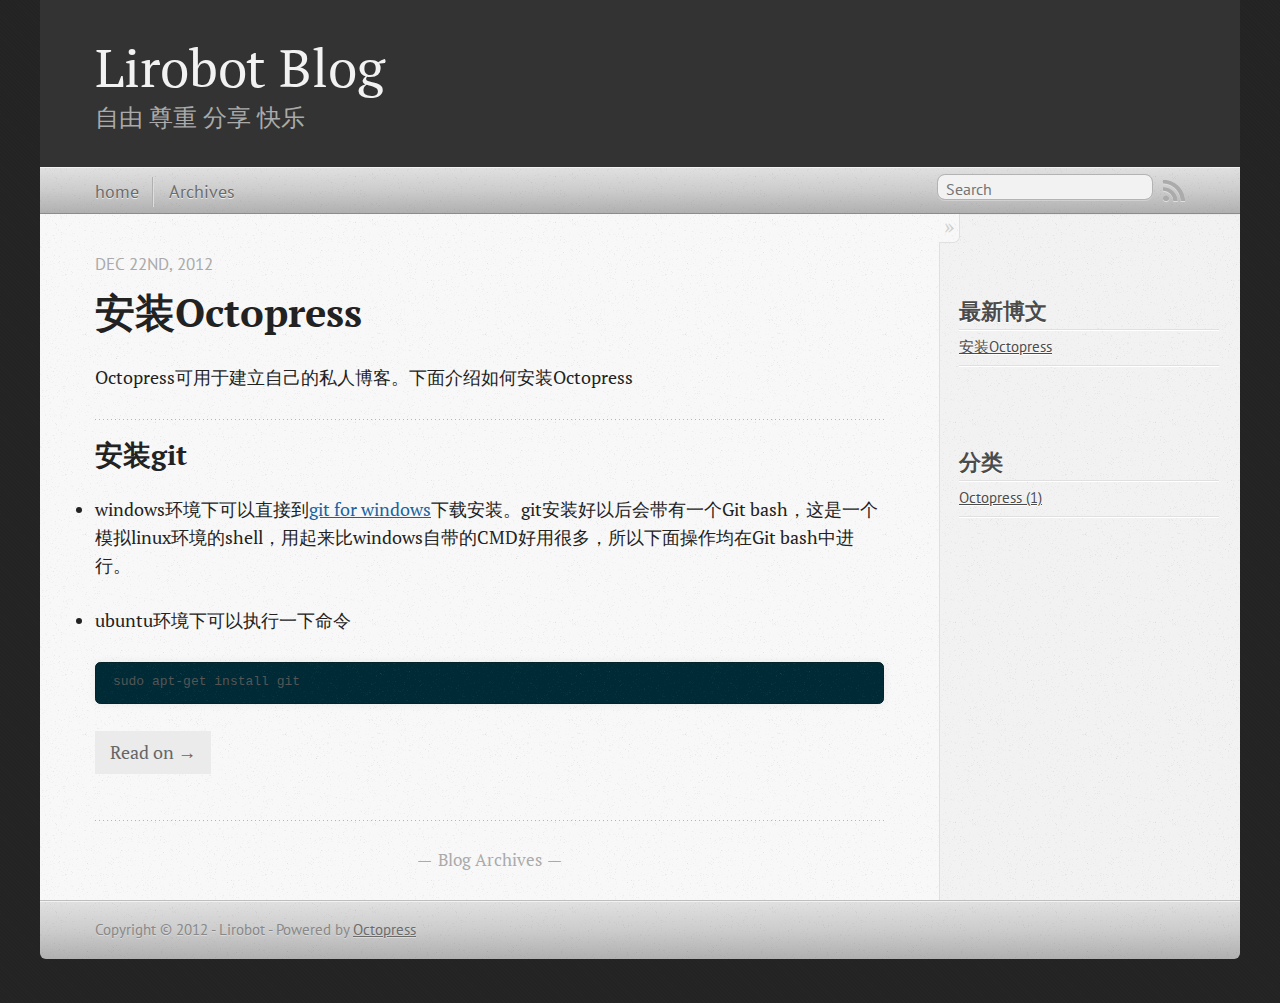
==== commit ea04a516: "Site updated at 2012-12-22 10:02:25 UTC" ====
--- a/index.html
+++ b/index.html
@@ -67,7 +67,7 @@
 </form>
   
 ﻿<ul class="main-navigation">
-  <li><a href="/">博客</a></li>
+  <li><a href="/">home</a></li>
   <li><a href="/blog/archives">Archives</a></li>
 </ul>
 
@@ -138,7 +138,7 @@
 <aside class="sidebar">
   
     ﻿<section>
-  <h1>最新文章</h1>
+  <h1>最新博文</h1>
   <ul id="recent_posts">
     
       <li class="post">
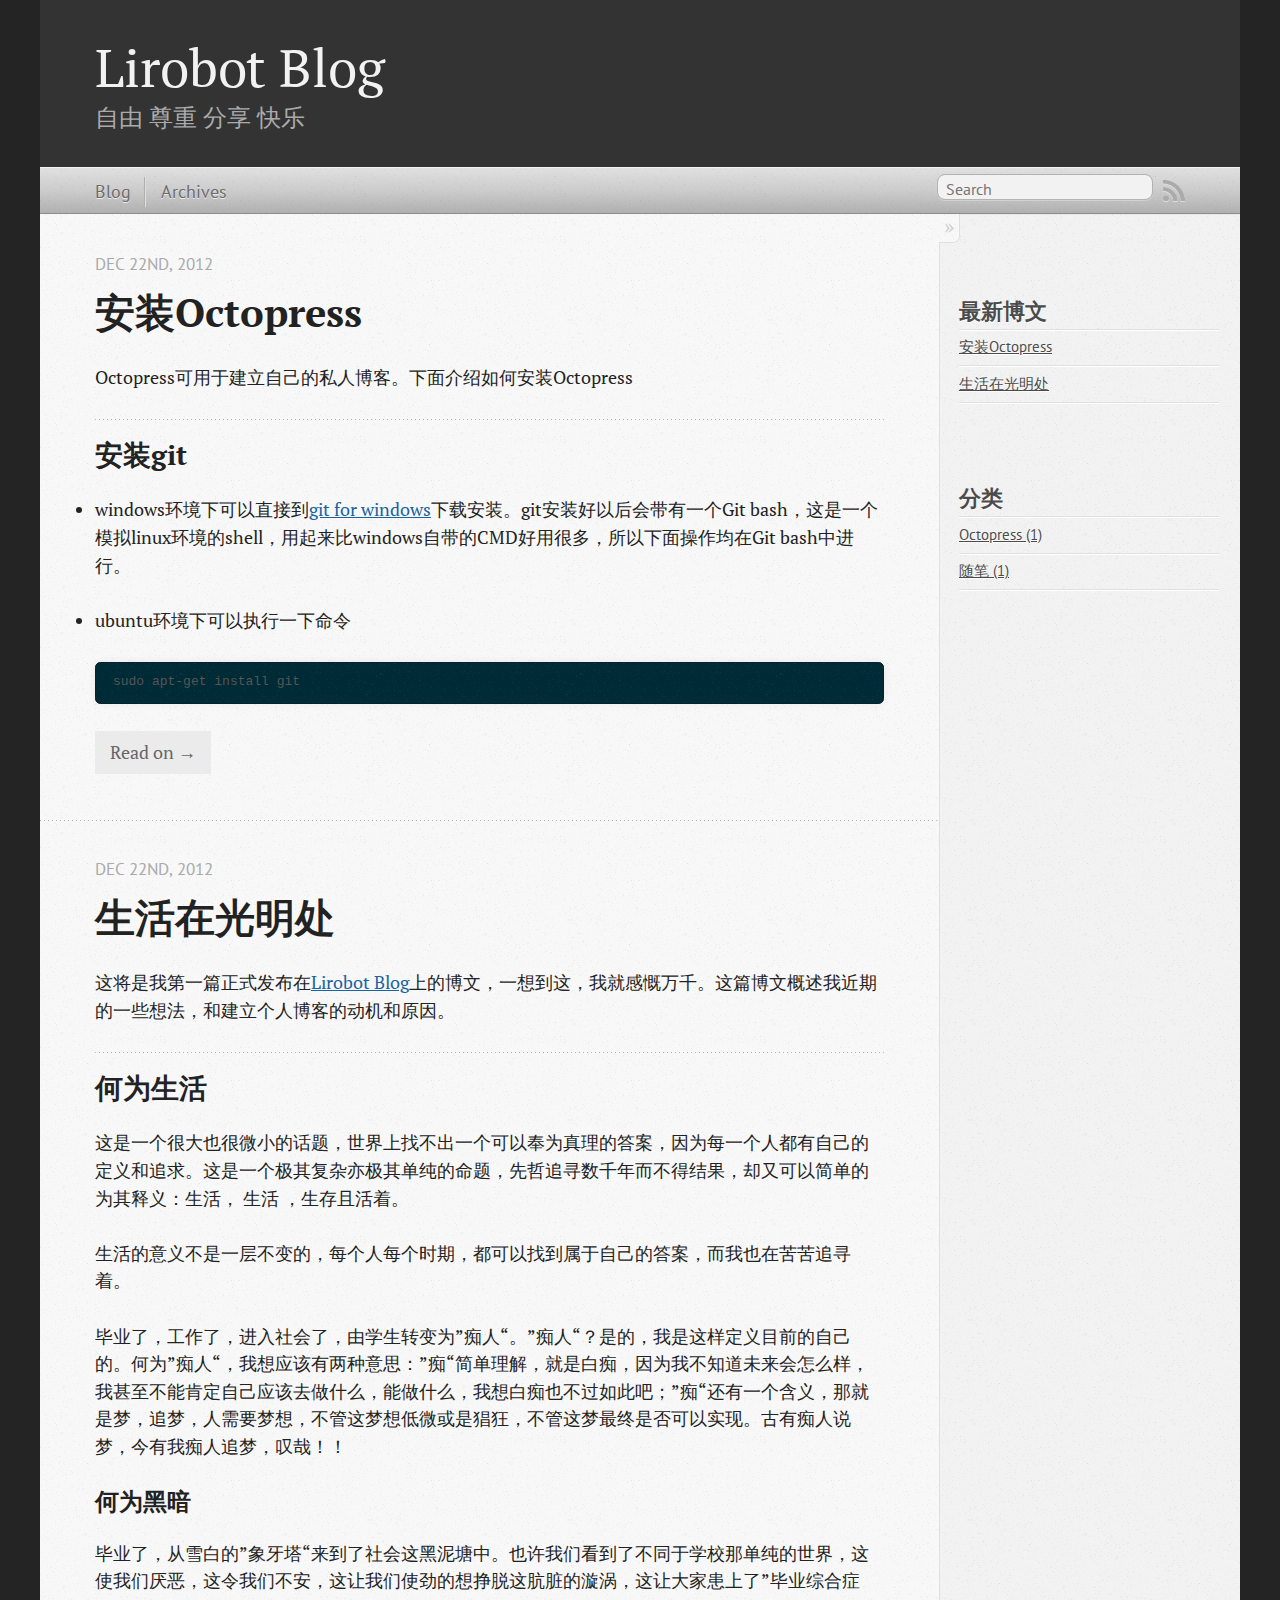
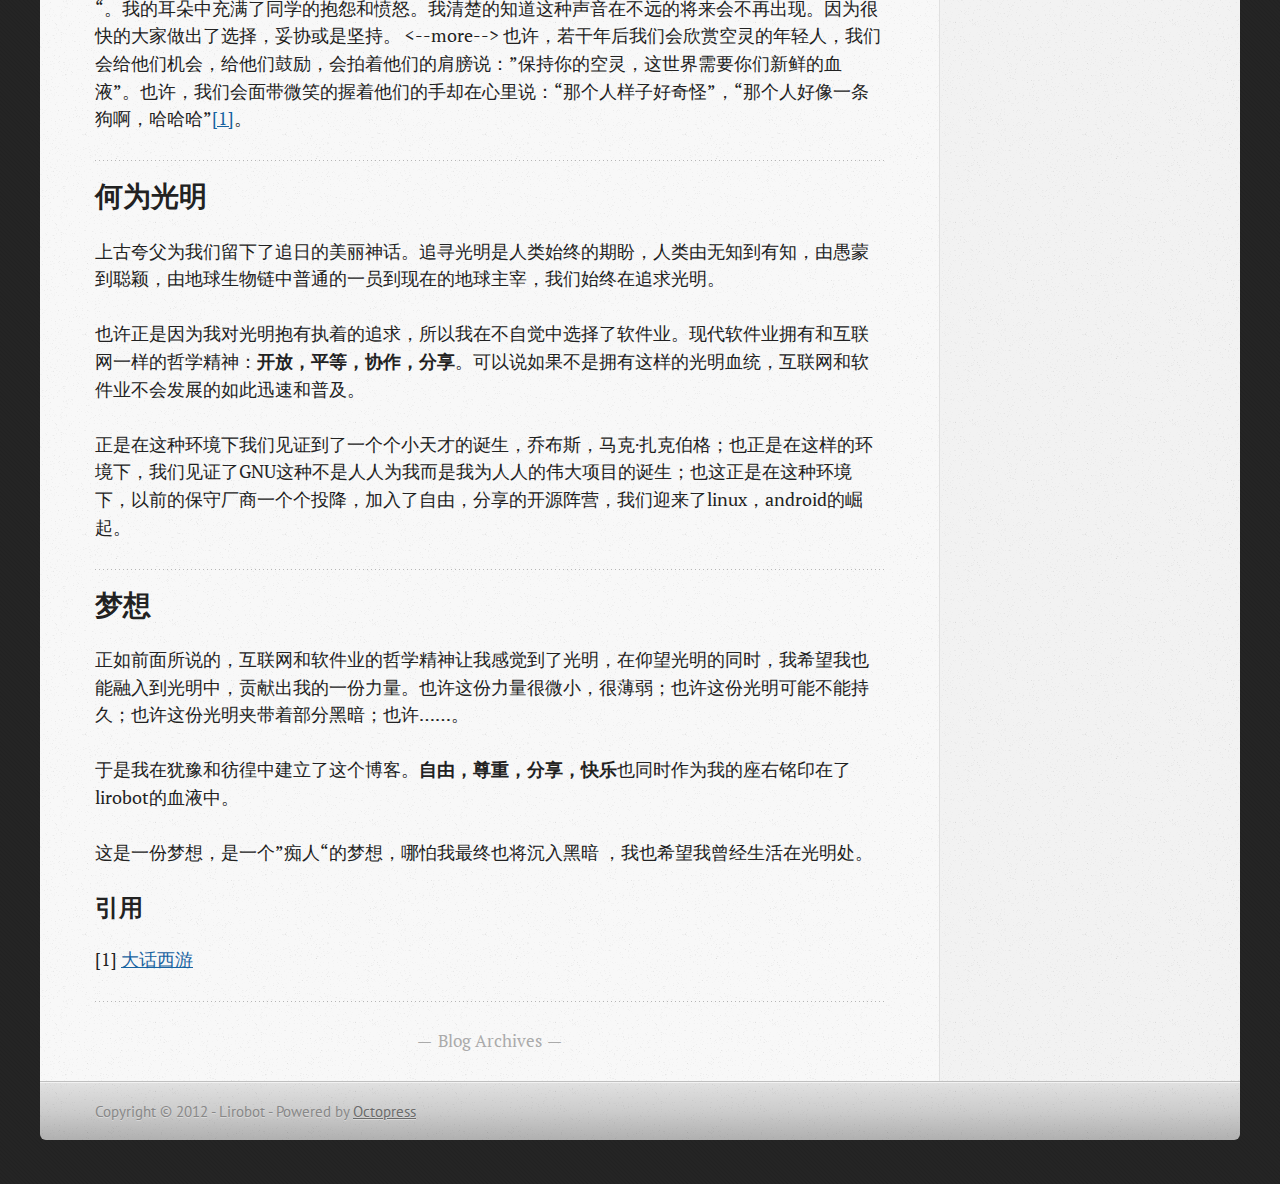
==== commit 4964f779: "Site updated at 2012-12-23 06:48:33 UTC" ====
--- a/index.html
+++ b/index.html
@@ -18,7 +18,7 @@
   <meta name="viewport" content="width=device-width, initial-scale=1">
 
   
-  <link rel="canonical" href="lirobot.com/">
+  <link rel="canonical" href="http://lirobot.com//">
   <link href="/favicon.png" rel="icon">
   <link href="/stylesheets/screen.css" media="screen, projection" rel="stylesheet" type="text/css">
   <script src="/javascripts/modernizr-2.0.js"></script>
@@ -61,13 +61,13 @@
   
 <form action="http://google.com/search" method="get">
   <fieldset role="search">
-    <input type="hidden" name="q" value="site:lirobot.com" />
+    <input type="hidden" name="q" value="site:lirobot.com/" />
     <input class="search" type="text" name="q" results="0" placeholder="Search"/>
   </fieldset>
 </form>
   
 ﻿<ul class="main-navigation">
-  <li><a href="/">home</a></li>
+  <li><a href="/">Blog</a></li>
   <li><a href="/blog/archives">Archives</a></li>
 </ul>
 
@@ -129,6 +129,76 @@
 
     </article>
   
+  
+    <article>
+      
+  <header>
+    
+      <h1 class="entry-title"><a href="/blog/2012/12/22/first/">生活在光明处</a></h1>
+    
+    
+      <p class="meta">
+        
+
+
+
+
+
+
+
+
+  
+
+
+<time datetime="2012-12-22T15:06:00+08:00" pubdate data-updated="true">Dec 22<span>nd</span>, 2012</time>
+        
+      </p>
+    
+  </header>
+
+
+  <div class="entry-content"><p>这将是我第一篇正式发布在<a href="http://lirobot.com/">Lirobot Blog</a>上的博文，一想到这，我就感慨万千。这篇博文概述我近期的一些想法，和建立个人博客的动机和原因。</p>
+
+<h2>何为生活</h2>
+
+<p>这是一个很大也很微小的话题，世界上找不出一个可以奉为真理的答案，因为每一个人都有自己的定义和追求。这是一个极其复杂亦极其单纯的命题，先哲追寻数千年而不得结果，却又可以简单的为其释义：生活， 生活 ，生存且活着。</p>
+
+<p>生活的意义不是一层不变的，每个人每个时期，都可以找到属于自己的答案，而我也在苦苦追寻着。</p>
+
+<p>毕业了，工作了，进入社会了，由学生转变为”痴人“。”痴人“？是的，我是这样定义目前的自己的。何为”痴人“，我想应该有两种意思：”痴“简单理解，就是白痴，因为我不知道未来会怎么样，我甚至不能肯定自己应该去做什么，能做什么，我想白痴也不过如此吧；”痴“还有一个含义，那就是梦，追梦，人需要梦想，不管这梦想低微或是猖狂，不管这梦最终是否可以实现。古有痴人说梦，今有我痴人追梦，叹哉！！</p>
+
+<h3>何为黑暗</h3>
+
+<p>毕业了，从雪白的”象牙塔“来到了社会这黑泥塘中。也许我们看到了不同于学校那单纯的世界，这使我们厌恶，这令我们不安，这让我们使劲的想挣脱这肮脏的漩涡，这让大家患上了”毕业综合症“。我的耳朵中充满了同学的抱怨和愤怒。我清楚的知道这种声音在不远的将来会不再出现。因为很快的大家做出了选择，妥协或是坚持。
+<--more-->
+也许，若干年后我们会欣赏空灵的年轻人，我们会给他们机会，给他们鼓励，会拍着他们的肩膀说：”保持你的空灵，这世界需要你们新鲜的血液&#8221;。也许，我们会面带微笑的握着他们的手却在心里说：“那个人样子好奇怪”，“那个人好像一条狗啊，哈哈哈”<a href="http://video.baidu.com/v?ct=301989888&amp;rn=20&amp;pn=0&amp;db=0&amp;s=8&amp;word=%B4%F3%BB%B0%CE%F7%D3%CE&amp;fr=ala5&amp;ty=21">[1]</a>。</p>
+
+<h2>何为光明</h2>
+
+<p>上古夸父为我们留下了追日的美丽神话。追寻光明是人类始终的期盼，人类由无知到有知，由愚蒙到聪颖，由地球生物链中普通的一员到现在的地球主宰，我们始终在追求光明。</p>
+
+<p>也许正是因为我对光明抱有执着的追求，所以我在不自觉中选择了软件业。现代软件业拥有和互联网一样的哲学精神：<strong>开放，平等，协作，分享</strong>。可以说如果不是拥有这样的光明血统，互联网和软件业不会发展的如此迅速和普及。</p>
+
+<p>正是在这种环境下我们见证到了一个个小天才的诞生，乔布斯，马克·扎克伯格；也正是在这样的环境下，我们见证了GNU这种不是人人为我而是我为人人的伟大项目的诞生；也这正是在这种环境下，以前的保守厂商一个个投降，加入了自由，分享的开源阵营，我们迎来了linux，android的崛起。</p>
+
+<h2>梦想</h2>
+
+<p>正如前面所说的，互联网和软件业的哲学精神让我感觉到了光明，在仰望光明的同时，我希望我也能融入到光明中，贡献出我的一份力量。也许这份力量很微小，很薄弱；也许这份光明可能不能持久；也许这份光明夹带着部分黑暗；也许&#8230;&#8230;。</p>
+
+<p>于是我在犹豫和彷徨中建立了这个博客。<strong>自由，尊重，分享，快乐</strong>也同时作为我的座右铭印在了lirobot的血液中。</p>
+
+<p>这是一份梦想，是一个”痴人“的梦想，哪怕我最终也将沉入黑暗 ，我也希望我曾经生活在光明处。</p>
+
+<h3>引用</h3>
+
+<p>[1]     <a href="http://video.baidu.com/v?ct=301989888&amp;rn=20&amp;pn=0&amp;db=0&amp;s=8&amp;word=%B4%F3%BB%B0%CE%F7%D3%CE&amp;fr=ala5&amp;ty=21">大话西游</a></p>
+</div>
+  
+  
+
+
+    </article>
+  
   <div class="pagination">
     
     <a href="/blog/archives">Blog Archives</a>
@@ -143,13 +213,17 @@
     
       <li class="post">
         <a href="/blog/2012/12/22/install-octopress/">安装Octopress</a>
+      </li>
+    
+      <li class="post">
+        <a href="/blog/2012/12/22/first/">生活在光明处</a>
       </li>
     
   </ul>
 </section>
 ﻿<section>
   <h1>分类</h1>
-    <ul id="category-list"><li><a href='/blog/categories/octopress'>Octopress (1)</a></li></ul>
+    <ul id="category-list"><li><a href='/blog/categories/octopress'>Octopress (1)</a></li><li><a href='/blog/categories/随笔'>随笔 (1)</a></li></ul>
 </section>
 
 
@@ -169,6 +243,19 @@
 
 </footer>
   
+
+<script type="text/javascript">
+      var disqus_shortname = 'lirobotblog';
+      
+        
+        var disqus_script = 'count.js';
+      
+    (function () {
+      var dsq = document.createElement('script'); dsq.type = 'text/javascript'; dsq.async = true;
+      dsq.src = 'http://' + disqus_shortname + '.disqus.com/' + disqus_script;
+      (document.getElementsByTagName('head')[0] || document.getElementsByTagName('body')[0]).appendChild(dsq);
+    }());
+</script>
 
 
 
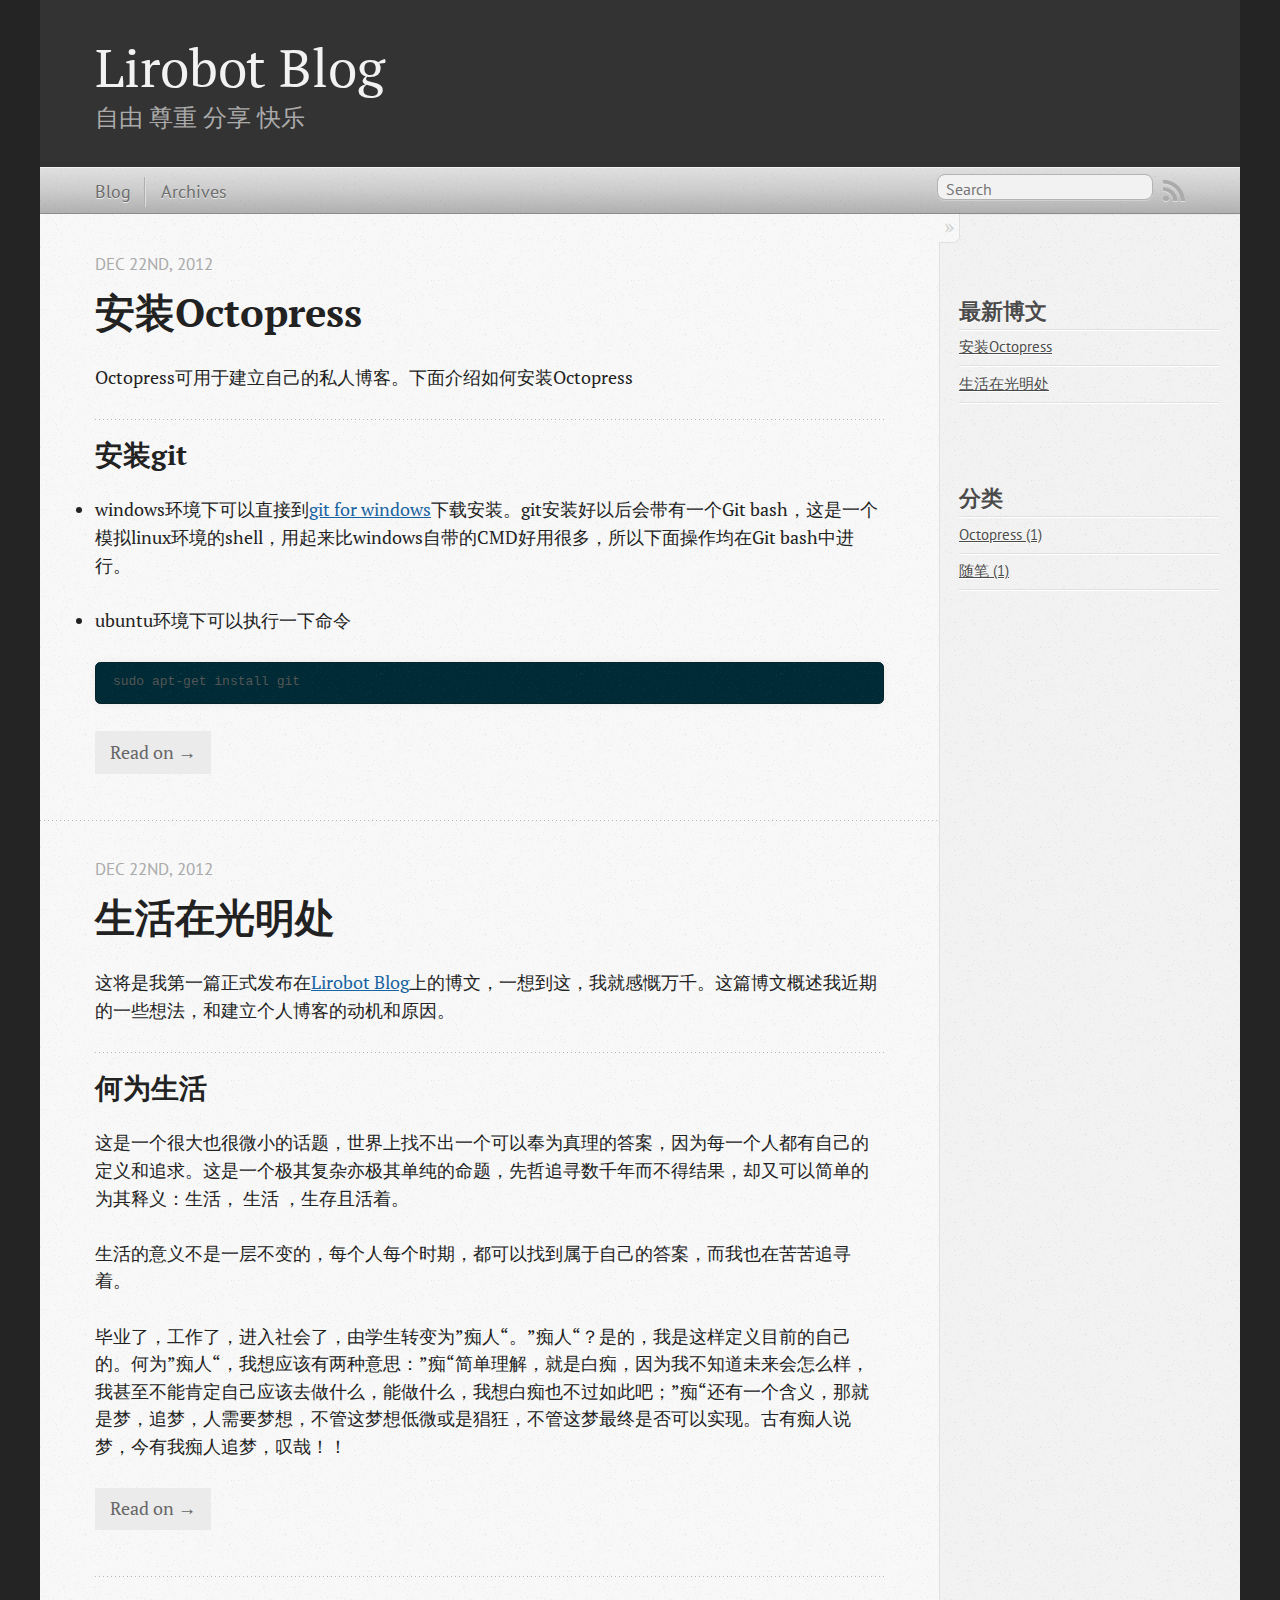
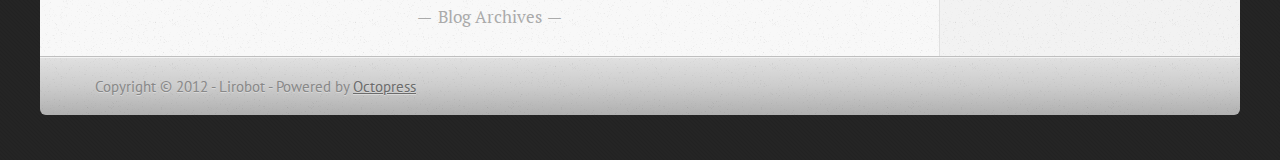
==== commit be904901: "Site updated at 2012-12-23 06:51:08 UTC" ====
--- a/index.html
+++ b/index.html
@@ -167,33 +167,12 @@
 
 <p>毕业了，工作了，进入社会了，由学生转变为”痴人“。”痴人“？是的，我是这样定义目前的自己的。何为”痴人“，我想应该有两种意思：”痴“简单理解，就是白痴，因为我不知道未来会怎么样，我甚至不能肯定自己应该去做什么，能做什么，我想白痴也不过如此吧；”痴“还有一个含义，那就是梦，追梦，人需要梦想，不管这梦想低微或是猖狂，不管这梦最终是否可以实现。古有痴人说梦，今有我痴人追梦，叹哉！！</p>
 
-<h3>何为黑暗</h3>
-
-<p>毕业了，从雪白的”象牙塔“来到了社会这黑泥塘中。也许我们看到了不同于学校那单纯的世界，这使我们厌恶，这令我们不安，这让我们使劲的想挣脱这肮脏的漩涡，这让大家患上了”毕业综合症“。我的耳朵中充满了同学的抱怨和愤怒。我清楚的知道这种声音在不远的将来会不再出现。因为很快的大家做出了选择，妥协或是坚持。
-<--more-->
-也许，若干年后我们会欣赏空灵的年轻人，我们会给他们机会，给他们鼓励，会拍着他们的肩膀说：”保持你的空灵，这世界需要你们新鲜的血液&#8221;。也许，我们会面带微笑的握着他们的手却在心里说：“那个人样子好奇怪”，“那个人好像一条狗啊，哈哈哈”<a href="http://video.baidu.com/v?ct=301989888&amp;rn=20&amp;pn=0&amp;db=0&amp;s=8&amp;word=%B4%F3%BB%B0%CE%F7%D3%CE&amp;fr=ala5&amp;ty=21">[1]</a>。</p>
-
-<h2>何为光明</h2>
-
-<p>上古夸父为我们留下了追日的美丽神话。追寻光明是人类始终的期盼，人类由无知到有知，由愚蒙到聪颖，由地球生物链中普通的一员到现在的地球主宰，我们始终在追求光明。</p>
-
-<p>也许正是因为我对光明抱有执着的追求，所以我在不自觉中选择了软件业。现代软件业拥有和互联网一样的哲学精神：<strong>开放，平等，协作，分享</strong>。可以说如果不是拥有这样的光明血统，互联网和软件业不会发展的如此迅速和普及。</p>
-
-<p>正是在这种环境下我们见证到了一个个小天才的诞生，乔布斯，马克·扎克伯格；也正是在这样的环境下，我们见证了GNU这种不是人人为我而是我为人人的伟大项目的诞生；也这正是在这种环境下，以前的保守厂商一个个投降，加入了自由，分享的开源阵营，我们迎来了linux，android的崛起。</p>
-
-<h2>梦想</h2>
-
-<p>正如前面所说的，互联网和软件业的哲学精神让我感觉到了光明，在仰望光明的同时，我希望我也能融入到光明中，贡献出我的一份力量。也许这份力量很微小，很薄弱；也许这份光明可能不能持久；也许这份光明夹带着部分黑暗；也许&#8230;&#8230;。</p>
-
-<p>于是我在犹豫和彷徨中建立了这个博客。<strong>自由，尊重，分享，快乐</strong>也同时作为我的座右铭印在了lirobot的血液中。</p>
-
-<p>这是一份梦想，是一个”痴人“的梦想，哪怕我最终也将沉入黑暗 ，我也希望我曾经生活在光明处。</p>
-
-<h3>引用</h3>
-
-<p>[1]     <a href="http://video.baidu.com/v?ct=301989888&amp;rn=20&amp;pn=0&amp;db=0&amp;s=8&amp;word=%B4%F3%BB%B0%CE%F7%D3%CE&amp;fr=ala5&amp;ty=21">大话西游</a></p>
 </div>
   
+  
+    <footer>
+      <a rel="full-article" href="/blog/2012/12/22/first/">Read on &rarr;</a>
+    </footer>
   
 
 
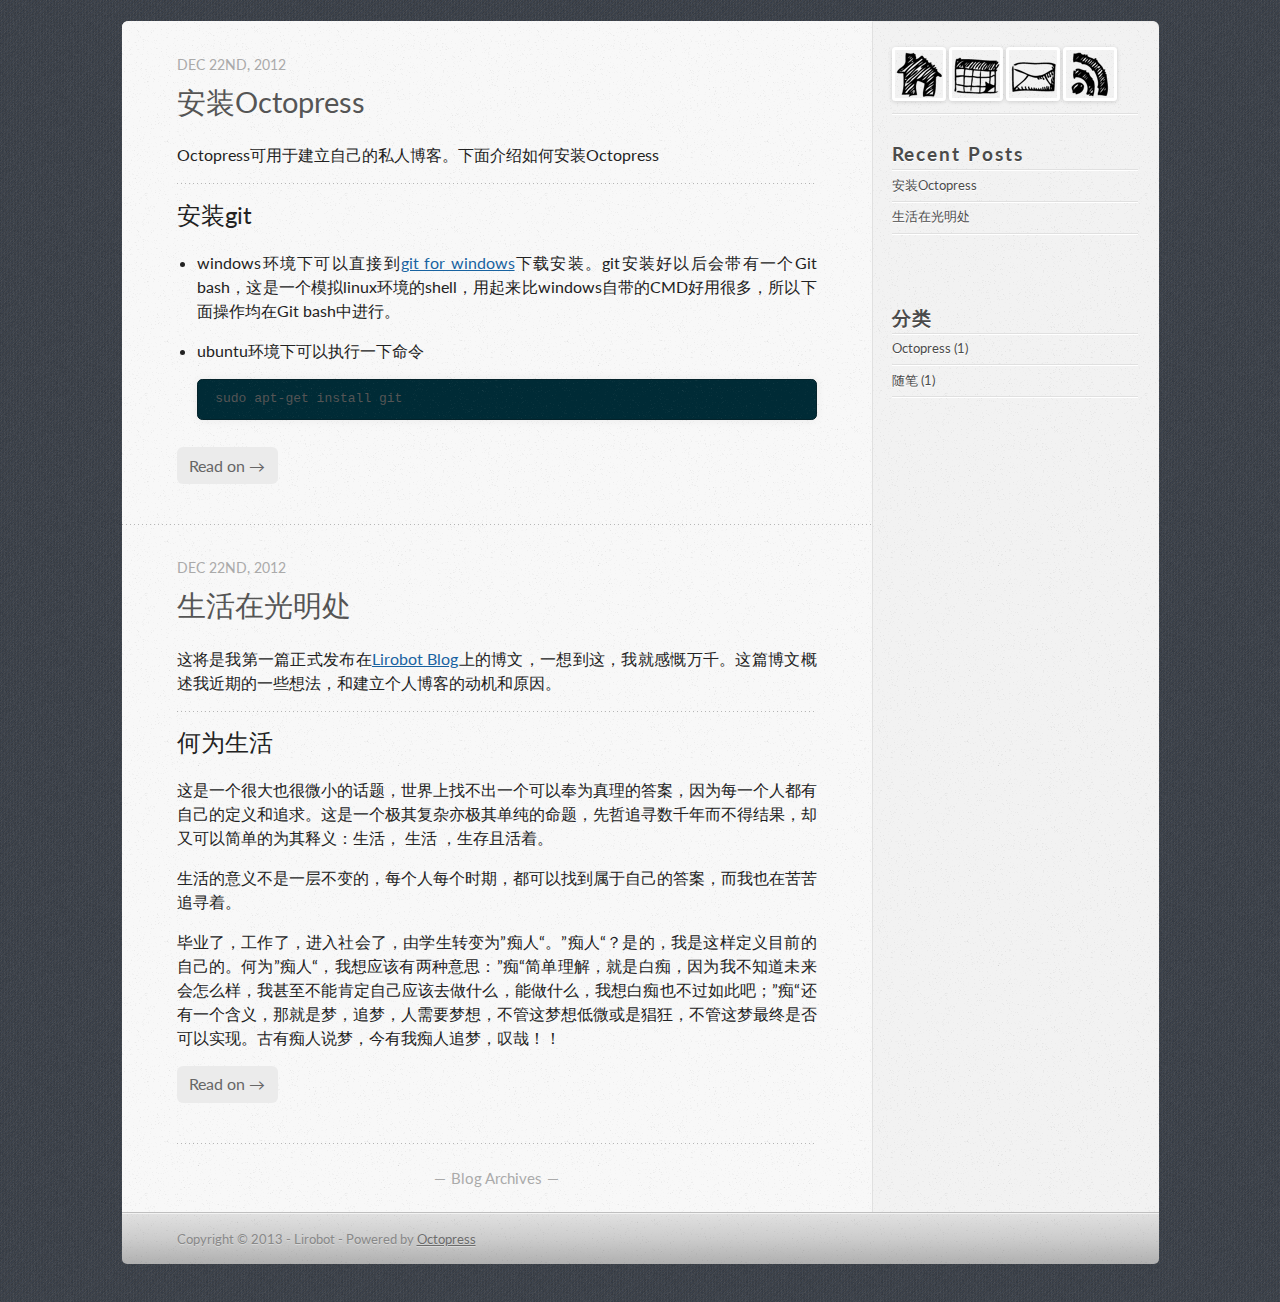
==== commit 69b2c409: "Site updated at 2013-01-24 11:14:48 UTC" ====
--- a/index.html
+++ b/index.html
@@ -18,9 +18,10 @@
   <meta name="viewport" content="width=device-width, initial-scale=1">
 
   
-  <link rel="canonical" href="http://lirobot.com//">
+  <link rel="canonical" href="http://lirobot.github.com/">
   <link href="/favicon.png" rel="icon">
   <link href="/stylesheets/screen.css" media="screen, projection" rel="stylesheet" type="text/css">
+   <link href="/stylesheets/data-table.css" media="screen, projection" rel="stylesheet" type="text/css" />
   <script src="/javascripts/modernizr-2.0.js"></script>
   <script src="/javascripts/ender.js"></script>
   <script src="/javascripts/octopress.js" type="text/javascript"></script>
@@ -28,6 +29,8 @@
   <!--Fonts from Google"s Web font directory at http://google.com/webfonts -->
 <link href="http://fonts.googleapis.com/css?family=PT+Serif:regular,italic,bold,bolditalic" rel="stylesheet" type="text/css">
 <link href="http://fonts.googleapis.com/css?family=PT+Sans:regular,italic,bold,bolditalic" rel="stylesheet" type="text/css">
+<link href='http://fonts.googleapis.com/css?family=Lato:400,700,400italic,700italic' rel='stylesheet' type='text/css'>
+
 
   
   <script type="text/javascript">
@@ -47,31 +50,27 @@
 
 <body   >
   <header role="banner"><hgroup>
-  <h1><a href="/">Lirobot Blog</a></h1>
-  
-    <h2>自由 尊重 分享 快乐</h2>
-  
 </hgroup>
 
 </header>
-  <nav role="navigation"><ul class="subscription" data-subscription="rss">
+  <!-- <nav role="navigation"><ul class="subscription" data-subscription="rss">
   <li><a href="/atom.xml" rel="subscribe-rss" title="subscribe via RSS">RSS</a></li>
   
 </ul>
   
 <form action="http://google.com/search" method="get">
   <fieldset role="search">
-    <input type="hidden" name="q" value="site:lirobot.com/" />
+    <input type="hidden" name="q" value="site:lirobot.github.com" />
     <input class="search" type="text" name="q" results="0" placeholder="Search"/>
   </fieldset>
 </form>
   
-﻿<ul class="main-navigation">
+<ul class="main-navigation">
   <li><a href="/">Blog</a></li>
   <li><a href="/blog/archives">Archives</a></li>
 </ul>
 
-</nav>
+</nav> -->
   <div id="main">
     <div id="content">
       <div class="blog-index">
@@ -180,14 +179,24 @@
   
   <div class="pagination">
     
-    <a href="/blog/archives">Blog Archives</a>
+    <a href="archives">Blog Archives</a>
     
   </div>
 </div>
 <aside class="sidebar">
   
-    ﻿<section>
-  <h1>最新博文</h1>
+    <section>
+  <ul id="recent_posts">
+      <li class="post">
+      <a href="http://lirobot.github.com" alt="Home"><img src="/images/Home.png"></a>
+      <a href="http://lirobot.github.com/archives/" alt="Archives"><img src="/images/Calendar.png"></a>
+      <a href="mailto:" alt="E-Mail"><img src="/images/Envelope.png"></a>
+      <a href="http://lirobot.github.com/atom.xml" alt="subscribe feed"><img src="/images/rss.png"></a>
+      </li>
+  </ul>
+</section>
+<section>
+  <h1>Recent Posts</h1>
   <ul id="recent_posts">
     
       <li class="post">
@@ -216,7 +225,7 @@
     </div>
   </div>
   <footer role="contentinfo"><p>
-  Copyright &copy; 2012 - Lirobot -
+  Copyright &copy; 2013 - Lirobot -
   <span class="credit">Powered by <a href="http://octopress.org">Octopress</a></span>
 </p>
 
--- a/stylesheets/screen.css
+++ b/stylesheets/screen.css
@@ -1 +1 @@
-html,body,div,span,applet,object,iframe,h1,h2,h3,h4,h5,h6,p,blockquote,pre,a,abbr,acronym,address,big,cite,code,del,dfn,em,img,ins,kbd,q,s,samp,small,strike,strong,sub,sup,tt,var,b,u,i,center,dl,dt,dd,ol,ul,li,fieldset,form,label,legend,table,caption,tbody,tfoot,thead,tr,th,td,article,aside,canvas,details,embed,figure,figcaption,footer,header,hgroup,menu,nav,output,ruby,section,summary,time,mark,audio,video{margin:0;padding:0;border:0;font:inherit;font-size:100%;vertical-align:baseline}html{line-height:1}ol,ul{list-style:none}table{border-collapse:collapse;border-spacing:0}caption,th,td{text-align:left;font-weight:normal;vertical-align:middle}q,blockquote{quotes:none}q:before,q:after,blockquote:before,blockquote:after{content:"";content:none}a img{border:none}article,aside,details,figcaption,figure,footer,header,hgroup,menu,nav,section,summary{display:block}article,aside,details,figcaption,figure,footer,header,hgroup,menu,nav,section,summary{display:block}a{color:#1863a1}a:visited{color:#751590}a:focus{color:#0181eb}a:hover{color:#0181eb}a:active{color:#01579f}aside.sidebar a{color:#1863a1}aside.sidebar a:focus{color:#0181eb}aside.sidebar a:hover{color:#0181eb}aside.sidebar a:active{color:#01579f}a{-webkit-transition:color 0.3s;-moz-transition:color 0.3s;-o-transition:color 0.3s;transition:color 0.3s}html{background:#252525 url('/images/line-tile.png?1356005019') top left}body>div{background:#f2f2f2 url('/images/noise.png?1356005019') top left;border-bottom:1px solid #bfbfbf}body>div>div{background:#f8f8f8 url('/images/noise.png?1356005019') top left;border-right:1px solid #e0e0e0}.heading,body>header h1,h1,h2,h3,h4,h5,h6{font-family:"PT Serif","Georgia","Helvetica Neue",Arial,sans-serif}.sans,body>header h2,article header p.meta,article>footer,#content .blog-index footer,html .gist .gist-file .gist-meta,#blog-archives a.category,#blog-archives time,aside.sidebar section,body>footer{font-family:"PT Sans","Helvetica Neue",Arial,sans-serif}.serif,body,#content .blog-index a[rel=full-article]{font-family:"PT Serif",Georgia,Times,"Times New Roman",serif}.mono,pre,code,tt,p code,li code{font-family:Menlo,Monaco,"Andale Mono","lucida console","Courier New",monospace}body>header h1{font-size:2.2em;font-family:"PT Serif","Georgia","Helvetica Neue",Arial,sans-serif;font-weight:normal;line-height:1.2em;margin-bottom:0.6667em}body>header h2{font-family:"PT Serif","Georgia","Helvetica Neue",Arial,sans-serif}body{line-height:1.5em;color:#222}h1{font-size:2.2em;line-height:1.2em}@media only screen and (min-width: 992px){body{font-size:1.15em}h1{font-size:2.6em;line-height:1.2em}}h1,h2,h3,h4,h5,h6{text-rendering:optimizelegibility;margin-bottom:1em;font-weight:bold}h2,section h1{font-size:1.5em}h3,section h2,section section h1{font-size:1.3em}h4,section h3,section section h2,section section section h1{font-size:1em}h5,section h4,section section h3{font-size:.9em}h6,section h5,section section h4,section section section h3{font-size:.8em}p,blockquote,ul,ol{margin-bottom:1.5em}ul{list-style-type:disc}ul ul{list-style-type:circle;margin-bottom:0px}ul ul ul{list-style-type:square;margin-bottom:0px}ol{list-style-type:decimal}ol ol{list-style-type:lower-alpha;margin-bottom:0px}ol ol ol{list-style-type:lower-roman;margin-bottom:0px}ul,ul ul,ul ol,ol,ol ul,ol ol{margin-left:1.3em}strong{font-weight:bold}em{font-style:italic}sup,sub{font-size:0.8em;position:relative;display:inline-block}sup{top:-0.5em}sub{bottom:-0.5em}q{font-style:italic}q:before{content:"\201C"}q:after{content:"\201D"}em,dfn{font-style:italic}strong,dfn{font-weight:bold}del,s{text-decoration:line-through}abbr,acronym{border-bottom:1px dotted;cursor:help}sub,sup{line-height:0}hr{margin-bottom:0.2em}small{font-size:.8em}big{font-size:1.2em}blockquote{font-style:italic;position:relative;font-size:1.2em;line-height:1.5em;padding-left:1em;border-left:4px solid rgba(170,170,170,0.5)}blockquote cite{font-style:italic}blockquote cite a{color:#aaa !important;word-wrap:break-word}blockquote cite:before{content:'\2014';padding-right:.3em;padding-left:.3em;color:#aaa}@media only screen and (min-width: 992px){blockquote{padding-left:1.5em;border-left-width:4px}}.pullquote-right:before,.pullquote-left:before{padding:0;border:none;content:attr(data-pullquote);float:right;width:45%;margin:.5em 0 1em 1.5em;position:relative;top:7px;font-size:1.4em;line-height:1.45em}.pullquote-left:before{float:left;margin:.5em 1.5em 1em 0}.force-wrap,article a,aside.sidebar a{white-space:-moz-pre-wrap;white-space:-pre-wrap;white-space:-o-pre-wrap;white-space:pre-wrap;word-wrap:break-word}.group,body>header,body>nav,body>footer,body #content>article,body #content>div>article,body #content>div>section,body div.pagination,aside.sidebar,#main,#content,.sidebar{*zoom:1}.group:after,body>header:after,body>nav:after,body>footer:after,body #content>article:after,body #content>div>article:after,body #content>div>section:after,body div.pagination:after,aside.sidebar:after,#main:after,#content:after,.sidebar:after{content:"";display:table;clear:both}body{-webkit-text-size-adjust:none;max-width:1200px;position:relative;margin:0 auto}body>header,body>nav,body>footer,body #content>article,body #content>div>article,body #content>div>section{padding-left:18px;padding-right:18px}@media only screen and (min-width: 480px){body>header,body>nav,body>footer,body #content>article,body #content>div>article,body #content>div>section{padding-left:25px;padding-right:25px}}@media only screen and (min-width: 768px){body>header,body>nav,body>footer,body #content>article,body #content>div>article,body #content>div>section{padding-left:35px;padding-right:35px}}@media only screen and (min-width: 992px){body>header,body>nav,body>footer,body #content>article,body #content>div>article,body #content>div>section{padding-left:55px;padding-right:55px}}body div.pagination{margin-left:18px;margin-right:18px}@media only screen and (min-width: 480px){body div.pagination{margin-left:25px;margin-right:25px}}@media only screen and (min-width: 768px){body div.pagination{margin-left:35px;margin-right:35px}}@media only screen and (min-width: 992px){body div.pagination{margin-left:55px;margin-right:55px}}body>header{font-size:1em;padding-top:1.5em;padding-bottom:1.5em}#content{overflow:hidden}#content>div,#content>article{width:100%}aside.sidebar{float:none;padding:0 18px 1px;background-color:#f7f7f7;border-top:1px solid #e0e0e0}.flex-content,article img,article video,article .flash-video,aside.sidebar img{max-width:100%;height:auto}.basic-alignment.left,article img.left,article video.left,article .left.flash-video,aside.sidebar img.left{float:left;margin-right:1.5em}.basic-alignment.right,article img.right,article video.right,article .right.flash-video,aside.sidebar img.right{float:right;margin-left:1.5em}.basic-alignment.center,article img.center,article video.center,article .center.flash-video,aside.sidebar img.center{display:block;margin:0 auto 1.5em}.basic-alignment.left,article img.left,article video.left,article .left.flash-video,aside.sidebar img.left,.basic-alignment.right,article img.right,article video.right,article .right.flash-video,aside.sidebar img.right{margin-bottom:.8em}.toggle-sidebar,.no-sidebar .toggle-sidebar{display:none}@media only screen and (min-width: 750px){body.sidebar-footer aside.sidebar{float:none;width:auto;clear:left;margin:0;padding:0 35px 1px;background-color:#f7f7f7;border-top:1px solid #eaeaea}body.sidebar-footer aside.sidebar section.odd,body.sidebar-footer aside.sidebar section.even{float:left;width:48%}body.sidebar-footer aside.sidebar section.odd{margin-left:0}body.sidebar-footer aside.sidebar section.even{margin-left:4%}body.sidebar-footer aside.sidebar.thirds section{width:30%;margin-left:5%}body.sidebar-footer aside.sidebar.thirds section.first{margin-left:0;clear:both}}body.sidebar-footer #content{margin-right:0px}body.sidebar-footer .toggle-sidebar{display:none}@media only screen and (min-width: 550px){body>header{font-size:1em}}@media only screen and (min-width: 750px){aside.sidebar{float:none;width:auto;clear:left;margin:0;padding:0 35px 1px;background-color:#f7f7f7;border-top:1px solid #eaeaea}aside.sidebar section.odd,aside.sidebar section.even{float:left;width:48%}aside.sidebar section.odd{margin-left:0}aside.sidebar section.even{margin-left:4%}aside.sidebar.thirds section{width:30%;margin-left:5%}aside.sidebar.thirds section.first{margin-left:0;clear:both}}@media only screen and (min-width: 768px){body{-webkit-text-size-adjust:auto}body>header{font-size:1.2em}#main{padding:0;margin:0 auto}#content{overflow:visible;margin-right:240px;position:relative}.no-sidebar #content{margin-right:0;border-right:0}.collapse-sidebar #content{margin-right:20px}#content>div,#content>article{padding-top:17.5px;padding-bottom:17.5px;float:left}aside.sidebar{width:210px;padding:0 15px 15px;background:none;clear:none;float:left;margin:0 -100% 0 0}aside.sidebar section{width:auto;margin-left:0}aside.sidebar section.odd,aside.sidebar section.even{float:none;width:auto;margin-left:0}.collapse-sidebar aside.sidebar{float:none;width:auto;clear:left;margin:0;padding:0 35px 1px;background-color:#f7f7f7;border-top:1px solid #eaeaea}.collapse-sidebar aside.sidebar section.odd,.collapse-sidebar aside.sidebar section.even{float:left;width:48%}.collapse-sidebar aside.sidebar section.odd{margin-left:0}.collapse-sidebar aside.sidebar section.even{margin-left:4%}.collapse-sidebar aside.sidebar.thirds section{width:30%;margin-left:5%}.collapse-sidebar aside.sidebar.thirds section.first{margin-left:0;clear:both}}@media only screen and (min-width: 992px){body>header{font-size:1.3em}#content{margin-right:300px}#content>div,#content>article{padding-top:27.5px;padding-bottom:27.5px}aside.sidebar{width:260px;padding:1.2em 20px 20px}.collapse-sidebar aside.sidebar{padding-left:55px;padding-right:55px}}@media only screen and (min-width: 768px){ul,ol{margin-left:0}}body>header{background:#333}body>header h1{display:inline-block;margin:0}body>header h1 a,body>header h1 a:visited,body>header h1 a:hover{color:#f2f2f2;text-decoration:none}body>header h2{margin:.2em 0 0;font-size:1em;color:#aaa;font-weight:normal}body>nav{position:relative;background-color:#ccc;background:url('/images/noise.png?1356005019'),-webkit-gradient(linear, 50% 0%, 50% 100%, color-stop(0%, #e0e0e0), color-stop(50%, #cccccc), color-stop(100%, #b0b0b0));background:url('/images/noise.png?1356005019'),-webkit-linear-gradient(#e0e0e0,#cccccc,#b0b0b0);background:url('/images/noise.png?1356005019'),-moz-linear-gradient(#e0e0e0,#cccccc,#b0b0b0);background:url('/images/noise.png?1356005019'),-o-linear-gradient(#e0e0e0,#cccccc,#b0b0b0);background:url('/images/noise.png?1356005019'),linear-gradient(#e0e0e0,#cccccc,#b0b0b0);border-top:1px solid #f2f2f2;border-bottom:1px solid #8c8c8c;padding-top:.35em;padding-bottom:.35em}body>nav form{-webkit-background-clip:padding;-moz-background-clip:padding;background-clip:padding-box;margin:0;padding:0}body>nav form .search{padding:.3em .5em 0;font-size:.85em;font-family:"PT Sans","Helvetica Neue",Arial,sans-serif;line-height:1.1em;width:95%;-webkit-border-radius:0.5em;-moz-border-radius:0.5em;-ms-border-radius:0.5em;-o-border-radius:0.5em;border-radius:0.5em;-webkit-background-clip:padding;-moz-background-clip:padding;background-clip:padding-box;-webkit-box-shadow:#d1d1d1 0 1px;-moz-box-shadow:#d1d1d1 0 1px;box-shadow:#d1d1d1 0 1px;background-color:#f2f2f2;border:1px solid #b3b3b3;color:#888}body>nav form .search:focus{color:#444;border-color:#80b1df;-webkit-box-shadow:#80b1df 0 0 4px,#80b1df 0 0 3px inset;-moz-box-shadow:#80b1df 0 0 4px,#80b1df 0 0 3px inset;box-shadow:#80b1df 0 0 4px,#80b1df 0 0 3px inset;background-color:#fff;outline:none}body>nav fieldset[role=search]{float:right;width:48%}body>nav fieldset.mobile-nav{float:left;width:48%}body>nav fieldset.mobile-nav select{width:100%;font-size:.8em;border:1px solid #888}body>nav ul{display:none}@media only screen and (min-width: 550px){body>nav{font-size:.9em}body>nav ul{margin:0;padding:0;border:0;overflow:hidden;*zoom:1;float:left;display:block;padding-top:.15em}body>nav ul li{list-style-image:none;list-style-type:none;margin-left:0;white-space:nowrap;display:inline;float:left;padding-left:0;padding-right:0}body>nav ul li:first-child,body>nav ul li.first{padding-left:0}body>nav ul li:last-child{padding-right:0}body>nav ul li.last{padding-right:0}body>nav ul.subscription{margin-left:.8em;float:right}body>nav ul.subscription li:last-child a{padding-right:0}body>nav ul li{margin:0}body>nav a{color:#6b6b6b;font-family:"PT Sans","Helvetica Neue",Arial,sans-serif;text-shadow:#ebebeb 0 1px;float:left;text-decoration:none;font-size:1.1em;padding:.1em 0;line-height:1.5em}body>nav a:visited{color:#6b6b6b}body>nav a:hover{color:#2b2b2b}body>nav li+li{border-left:1px solid #b0b0b0;margin-left:.8em}body>nav li+li a{padding-left:.8em;border-left:1px solid #dedede}body>nav form{float:right;text-align:left;padding-left:.8em;width:175px}body>nav form .search{width:93%;font-size:.95em;line-height:1.2em}body>nav ul[data-subscription$=email]+form{width:97px}body>nav ul[data-subscription$=email]+form .search{width:91%}body>nav fieldset.mobile-nav{display:none}body>nav fieldset[role=search]{width:99%}}@media only screen and (min-width: 992px){body>nav form{width:215px}body>nav ul[data-subscription$=email]+form{width:147px}}.no-placeholder body>nav .search{background:#f2f2f2 url('/images/search.png?1356005019') 0.3em 0.25em no-repeat;text-indent:1.3em}@media only screen and (min-width: 550px){.maskImage body>nav ul[data-subscription$=email]+form{width:123px}}@media only screen and (min-width: 992px){.maskImage body>nav ul[data-subscription$=email]+form{width:173px}}.maskImage ul.subscription{position:relative;top:.2em}.maskImage ul.subscription li,.maskImage ul.subscription a{border:0;padding:0}.maskImage a[rel=subscribe-rss]{position:relative;top:0px;text-indent:-999999em;background-color:#dedede;border:0;padding:0}.maskImage a[rel=subscribe-rss],.maskImage a[rel=subscribe-rss]:after{-webkit-mask-image:url('/images/rss.png?1356005019');-moz-mask-image:url('/images/rss.png?1356005019');-ms-mask-image:url('/images/rss.png?1356005019');-o-mask-image:url('/images/rss.png?1356005019');mask-image:url('/images/rss.png?1356005019');-webkit-mask-repeat:no-repeat;-moz-mask-repeat:no-repeat;-ms-mask-repeat:no-repeat;-o-mask-repeat:no-repeat;mask-repeat:no-repeat;width:22px;height:22px}.maskImage a[rel=subscribe-rss]:after{content:"";position:absolute;top:-1px;left:0;background-color:#ababab}.maskImage a[rel=subscribe-rss]:hover:after{background-color:#9e9e9e}.maskImage a[rel=subscribe-email]{position:relative;top:0px;text-indent:-999999em;background-color:#dedede;border:0;padding:0}.maskImage a[rel=subscribe-email],.maskImage a[rel=subscribe-email]:after{-webkit-mask-image:url('/images/email.png?1356005019');-moz-mask-image:url('/images/email.png?1356005019');-ms-mask-image:url('/images/email.png?1356005019');-o-mask-image:url('/images/email.png?1356005019');mask-image:url('/images/email.png?1356005019');-webkit-mask-repeat:no-repeat;-moz-mask-repeat:no-repeat;-ms-mask-repeat:no-repeat;-o-mask-repeat:no-repeat;mask-repeat:no-repeat;width:28px;height:22px}.maskImage a[rel=subscribe-email]:after{content:"";position:absolute;top:-1px;left:0;background-color:#ababab}.maskImage a[rel=subscribe-email]:hover:after{background-color:#9e9e9e}article{padding-top:1em}article header{position:relative;padding-top:2em;padding-bottom:1em;margin-bottom:1em;background:url('[data-uri]') bottom left repeat-x}article header h1{margin:0}article header h1 a{text-decoration:none}article header h1 a:hover{text-decoration:underline}article header p{font-size:.9em;color:#aaa;margin:0}article header p.meta{text-transform:uppercase;position:absolute;top:0}@media only screen and (min-width: 768px){article header{margin-bottom:1.5em;padding-bottom:1em;background:url('[data-uri]') bottom left repeat-x}}article h2{padding-top:0.8em;background:url('[data-uri]') top left repeat-x}.entry-content article h2:first-child,article header+h2{padding-top:0}article h2:first-child,article header+h2{background:none}article .feature{padding-top:.5em;margin-bottom:1em;padding-bottom:1em;background:url('[data-uri]') bottom left repeat-x;font-size:2.0em;font-style:italic;line-height:1.3em}article img,article video,article .flash-video{-webkit-border-radius:0.3em;-moz-border-radius:0.3em;-ms-border-radius:0.3em;-o-border-radius:0.3em;border-radius:0.3em;-webkit-box-shadow:rgba(0,0,0,0.15) 0 1px 4px;-moz-box-shadow:rgba(0,0,0,0.15) 0 1px 4px;box-shadow:rgba(0,0,0,0.15) 0 1px 4px;-webkit-box-sizing:border-box;-moz-box-sizing:border-box;box-sizing:border-box;border:#fff 0.5em solid}article video,article .flash-video{margin:0 auto 1.5em}article video{display:block;width:100%}article .flash-video>div{position:relative;display:block;padding-bottom:56.25%;padding-top:1px;height:0;overflow:hidden}article .flash-video>div iframe,article .flash-video>div object,article .flash-video>div embed{position:absolute;top:0;left:0;width:100%;height:100%}article>footer{padding-bottom:2.5em;margin-top:2em}article>footer p.meta{margin-bottom:.8em;font-size:.85em;clear:both;overflow:hidden}.blog-index article+article{background:url('[data-uri]') top left repeat-x}#content .blog-index{padding-top:0;padding-bottom:0}#content .blog-index article{padding-top:2em}#content .blog-index article header{background:none;padding-bottom:0}#content .blog-index article h1{font-size:2.2em}#content .blog-index article h1 a{color:inherit}#content .blog-index article h1 a:hover{color:#0181eb}#content .blog-index a[rel=full-article]{background:#ebebeb;display:inline-block;padding:.4em .8em;margin-right:.5em;text-decoration:none;color:#666;-webkit-transition:background-color 0.5s;-moz-transition:background-color 0.5s;-o-transition:background-color 0.5s;transition:background-color 0.5s}#content .blog-index a[rel=full-article]:hover{background:#0181eb;text-shadow:none;color:#f8f8f8}#content .blog-index footer{margin-top:1em}.separator,article>footer .byline+time:before,article>footer time+time:before,article>footer .comments:before,article>footer .byline ~ .categories:before{content:"\2022 ";padding:0 .4em 0 .2em;display:inline-block}#content div.pagination{text-align:center;font-size:.95em;position:relative;background:url('[data-uri]') top left repeat-x;padding-top:1.5em;padding-bottom:1.5em}#content div.pagination a{text-decoration:none;color:#aaa}#content div.pagination a.prev{position:absolute;left:0}#content div.pagination a.next{position:absolute;right:0}#content div.pagination a:hover{color:#0181eb}#content div.pagination a[href*=archive]:before,#content div.pagination a[href*=archive]:after{content:'\2014';padding:0 .3em}p.meta+.sharing{padding-top:1em;padding-left:0;background:url('[data-uri]') top left repeat-x}#fb-root{display:none}.highlight,html .gist .gist-file .gist-syntax .gist-highlight{border:1px solid #05232b !important}.highlight table td.code,html .gist .gist-file .gist-syntax .gist-highlight table td.code{width:100%}.highlight .line-numbers,html .gist .gist-file .gist-syntax .highlight .line_numbers{text-align:right;font-size:13px;line-height:1.45em;background:#073642 url('/images/noise.png?1356005019') top left !important;border-right:1px solid #00232c !important;-webkit-box-shadow:#083e4b -1px 0 inset;-moz-box-shadow:#083e4b -1px 0 inset;box-shadow:#083e4b -1px 0 inset;text-shadow:#021014 0 -1px;padding:.8em !important;-webkit-border-radius:0;-moz-border-radius:0;-ms-border-radius:0;-o-border-radius:0;border-radius:0}.highlight .line-numbers span,html .gist .gist-file .gist-syntax .highlight .line_numbers span{color:#586e75 !important}figure.code,.gist-file,pre{-webkit-box-shadow:rgba(0,0,0,0.06) 0 0 10px;-moz-box-shadow:rgba(0,0,0,0.06) 0 0 10px;box-shadow:rgba(0,0,0,0.06) 0 0 10px}figure.code .highlight pre,.gist-file .highlight pre,pre .highlight pre{-webkit-box-shadow:none;-moz-box-shadow:none;box-shadow:none}.gist .highlight *::-moz-selection,figure.code .highlight *::-moz-selection{background:#386774;color:inherit;text-shadow:#002b36 0 1px}.gist .highlight *::-webkit-selection,figure.code .highlight *::-webkit-selection{background:#386774;color:inherit;text-shadow:#002b36 0 1px}.gist .highlight *::selection,figure.code .highlight *::selection{background:#386774;color:inherit;text-shadow:#002b36 0 1px}html .gist .gist-file{margin-bottom:1.8em;position:relative;border:none;padding-top:26px !important}html .gist .gist-file .highlight{margin-bottom:0}html .gist .gist-file .gist-syntax{border-bottom:0 !important;background:none !important}html .gist .gist-file .gist-syntax .gist-highlight{background:#002b36 !important}html .gist .gist-file .gist-syntax .highlight pre{padding:0}html .gist .gist-file .gist-meta{padding:.6em 0.8em;border:1px solid #083e4b !important;color:#586e75;font-size:.7em !important;background:#073642 url('/images/noise.png?1356005019') top left;line-height:1.5em}html .gist .gist-file .gist-meta a{color:#75878b !important;text-decoration:none}html .gist .gist-file .gist-meta a:hover{text-decoration:underline}html .gist .gist-file .gist-meta a:hover{color:#93a1a1 !important}html .gist .gist-file .gist-meta a[href*='#file']{position:absolute;top:0;left:0;right:-10px;color:#474747 !important}html .gist .gist-file .gist-meta a[href*='#file']:hover{color:#1863a1 !important}html .gist .gist-file .gist-meta a[href*=raw]{top:.4em}pre{background:#002b36 url('/images/noise.png?1356005019') top left;-webkit-border-radius:0.4em;-moz-border-radius:0.4em;-ms-border-radius:0.4em;-o-border-radius:0.4em;border-radius:0.4em;border:1px solid #05232b;line-height:1.45em;font-size:13px;margin-bottom:2.1em;padding:.8em 1em;color:#93a1a1;overflow:auto}h3.filename+pre{-moz-border-radius-topleft:0px;-webkit-border-top-left-radius:0px;border-top-left-radius:0px;-moz-border-radius-topright:0px;-webkit-border-top-right-radius:0px;border-top-right-radius:0px}p code,li code{display:inline-block;white-space:no-wrap;background:#fff;font-size:.8em;line-height:1.5em;color:#555;border:1px solid #ddd;-webkit-border-radius:0.4em;-moz-border-radius:0.4em;-ms-border-radius:0.4em;-o-border-radius:0.4em;border-radius:0.4em;padding:0 .3em;margin:-1px 0}p pre code,li pre code{font-size:1em !important;background:none;border:none}.pre-code,html .gist .gist-file .gist-syntax .highlight pre,.highlight code{font-family:Menlo,Monaco,"Andale Mono","lucida console","Courier New",monospace !important;overflow:scroll;overflow-y:hidden;display:block;padding:.8em;overflow-x:auto;line-height:1.45em;background:#002b36 url('/images/noise.png?1356005019') top left !important;color:#93a1a1 !important}.pre-code span,html .gist .gist-file .gist-syntax .highlight pre span,.highlight code span{color:#93a1a1 !important}.pre-code span,html .gist .gist-file .gist-syntax .highlight pre span,.highlight code span{font-style:normal !important;font-weight:normal !important}.pre-code .c,html .gist .gist-file .gist-syntax .highlight pre .c,.highlight code .c{color:#586e75 !important;font-style:italic !important}.pre-code .cm,html .gist .gist-file .gist-syntax .highlight pre .cm,.highlight code .cm{color:#586e75 !important;font-style:italic !important}.pre-code .cp,html .gist .gist-file .gist-syntax .highlight pre .cp,.highlight code .cp{color:#586e75 !important;font-style:italic !important}.pre-code .c1,html .gist .gist-file .gist-syntax .highlight pre .c1,.highlight code .c1{color:#586e75 !important;font-style:italic !important}.pre-code .cs,html .gist .gist-file .gist-syntax .highlight pre .cs,.highlight code .cs{color:#586e75 !important;font-weight:bold !important;font-style:italic !important}.pre-code .err,html .gist .gist-file .gist-syntax .highlight pre .err,.highlight code .err{color:#dc322f !important;background:none !important}.pre-code .k,html .gist .gist-file .gist-syntax .highlight pre .k,.highlight code .k{color:#cb4b16 !important}.pre-code .o,html .gist .gist-file .gist-syntax .highlight pre .o,.highlight code .o{color:#93a1a1 !important;font-weight:bold !important}.pre-code .p,html .gist .gist-file .gist-syntax .highlight pre .p,.highlight code .p{color:#93a1a1 !important}.pre-code .ow,html .gist .gist-file .gist-syntax .highlight pre .ow,.highlight code .ow{color:#2aa198 !important;font-weight:bold !important}.pre-code .gd,html .gist .gist-file .gist-syntax .highlight pre .gd,.highlight code .gd{color:#93a1a1 !important;background-color:#372c34 !important;display:inline-block}.pre-code .gd .x,html .gist .gist-file .gist-syntax .highlight pre .gd .x,.highlight code .gd .x{color:#93a1a1 !important;background-color:#4d2d33 !important;display:inline-block}.pre-code .ge,html .gist .gist-file .gist-syntax .highlight pre .ge,.highlight code .ge{color:#93a1a1 !important;font-style:italic !important}.pre-code .gh,html .gist .gist-file .gist-syntax .highlight pre .gh,.highlight code .gh{color:#586e75 !important}.pre-code .gi,html .gist .gist-file .gist-syntax .highlight pre .gi,.highlight code .gi{color:#93a1a1 !important;background-color:#1a412b !important;display:inline-block}.pre-code .gi .x,html .gist .gist-file .gist-syntax .highlight pre .gi .x,.highlight code .gi .x{color:#93a1a1 !important;background-color:#355720 !important;display:inline-block}.pre-code .gs,html .gist .gist-file .gist-syntax .highlight pre .gs,.highlight code .gs{color:#93a1a1 !important;font-weight:bold !important}.pre-code .gu,html .gist .gist-file .gist-syntax .highlight pre .gu,.highlight code .gu{color:#6c71c4 !important}.pre-code .kc,html .gist .gist-file .gist-syntax .highlight pre .kc,.highlight code .kc{color:#859900 !important;font-weight:bold !important}.pre-code .kd,html .gist .gist-file .gist-syntax .highlight pre .kd,.highlight code .kd{color:#268bd2 !important}.pre-code .kp,html .gist .gist-file .gist-syntax .highlight pre .kp,.highlight code .kp{color:#cb4b16 !important;font-weight:bold !important}.pre-code .kr,html .gist .gist-file .gist-syntax .highlight pre .kr,.highlight code .kr{color:#d33682 !important;font-weight:bold !important}.pre-code .kt,html .gist .gist-file .gist-syntax .highlight pre .kt,.highlight code .kt{color:#2aa198 !important}.pre-code .n,html .gist .gist-file .gist-syntax .highlight pre .n,.highlight code .n{color:#268bd2 !important}.pre-code .na,html .gist .gist-file .gist-syntax .highlight pre .na,.highlight code .na{color:#268bd2 !important}.pre-code .nb,html .gist .gist-file .gist-syntax .highlight pre .nb,.highlight code .nb{color:#859900 !important}.pre-code .nc,html .gist .gist-file .gist-syntax .highlight pre .nc,.highlight code .nc{color:#d33682 !important}.pre-code .no,html .gist .gist-file .gist-syntax .highlight pre .no,.highlight code .no{color:#b58900 !important}.pre-code .nl,html .gist .gist-file .gist-syntax .highlight pre .nl,.highlight code .nl{color:#859900 !important}.pre-code .ne,html .gist .gist-file .gist-syntax .highlight pre .ne,.highlight code .ne{color:#268bd2 !important;font-weight:bold !important}.pre-code .nf,html .gist .gist-file .gist-syntax .highlight pre .nf,.highlight code .nf{color:#268bd2 !important;font-weight:bold !important}.pre-code .nn,html .gist .gist-file .gist-syntax .highlight pre .nn,.highlight code .nn{color:#b58900 !important}.pre-code .nt,html .gist .gist-file .gist-syntax .highlight pre .nt,.highlight code .nt{color:#268bd2 !important;font-weight:bold !important}.pre-code .nx,html .gist .gist-file .gist-syntax .highlight pre .nx,.highlight code .nx{color:#b58900 !important}.pre-code .vg,html .gist .gist-file .gist-syntax .highlight pre .vg,.highlight code .vg{color:#268bd2 !important}.pre-code .vi,html .gist .gist-file .gist-syntax .highlight pre .vi,.highlight code .vi{color:#268bd2 !important}.pre-code .nv,html .gist .gist-file .gist-syntax .highlight pre .nv,.highlight code .nv{color:#268bd2 !important}.pre-code .mf,html .gist .gist-file .gist-syntax .highlight pre .mf,.highlight code .mf{color:#2aa198 !important}.pre-code .m,html .gist .gist-file .gist-syntax .highlight pre .m,.highlight code .m{color:#2aa198 !important}.pre-code .mh,html .gist .gist-file .gist-syntax .highlight pre .mh,.highlight code .mh{color:#2aa198 !important}.pre-code .mi,html .gist .gist-file .gist-syntax .highlight pre .mi,.highlight code .mi{color:#2aa198 !important}.pre-code .s,html .gist .gist-file .gist-syntax .highlight pre .s,.highlight code .s{color:#2aa198 !important}.pre-code .sd,html .gist .gist-file .gist-syntax .highlight pre .sd,.highlight code .sd{color:#2aa198 !important}.pre-code .s2,html .gist .gist-file .gist-syntax .highlight pre .s2,.highlight code .s2{color:#2aa198 !important}.pre-code .se,html .gist .gist-file .gist-syntax .highlight pre .se,.highlight code .se{color:#dc322f !important}.pre-code .si,html .gist .gist-file .gist-syntax .highlight pre .si,.highlight code .si{color:#268bd2 !important}.pre-code .sr,html .gist .gist-file .gist-syntax .highlight pre .sr,.highlight code .sr{color:#2aa198 !important}.pre-code .s1,html .gist .gist-file .gist-syntax .highlight pre .s1,.highlight code .s1{color:#2aa198 !important}.pre-code div .gd,html .gist .gist-file .gist-syntax .highlight pre div .gd,.highlight code div .gd,.pre-code div .gd .x,html .gist .gist-file .gist-syntax .highlight pre div .gd .x,.highlight code div .gd .x,.pre-code div .gi,html .gist .gist-file .gist-syntax .highlight pre div .gi,.highlight code div .gi,.pre-code div .gi .x,html .gist .gist-file .gist-syntax .highlight pre div .gi .x,.highlight code div .gi .x{display:inline-block;width:100%}.highlight,.gist-highlight{margin-bottom:1.8em;background:#002b36;overflow-y:hidden;overflow-x:auto}.highlight pre,.gist-highlight pre{background:none;-webkit-border-radius:0px;-moz-border-radius:0px;-ms-border-radius:0px;-o-border-radius:0px;border-radius:0px;border:none;padding:0;margin-bottom:0}pre::-webkit-scrollbar,.highlight::-webkit-scrollbar,.gist-highlight::-webkit-scrollbar{height:.5em;background:rgba(255,255,255,0.15)}pre::-webkit-scrollbar-thumb:horizontal,.highlight::-webkit-scrollbar-thumb:horizontal,.gist-highlight::-webkit-scrollbar-thumb:horizontal{background:rgba(255,255,255,0.2);-webkit-border-radius:4px;border-radius:4px}.highlight code{background:#000}figure.code{background:none;padding:0;border:0;margin-bottom:1.5em}figure.code pre{margin-bottom:0}figure.code figcaption{position:relative}figure.code .highlight{margin-bottom:0}.code-title,html .gist .gist-file .gist-meta a[href*='#file'],h3.filename,figure.code figcaption{text-align:center;font-size:13px;line-height:2em;text-shadow:#cbcccc 0 1px 0;color:#474747;font-weight:normal;margin-bottom:0;-moz-border-radius-topleft:5px;-webkit-border-top-left-radius:5px;border-top-left-radius:5px;-moz-border-radius-topright:5px;-webkit-border-top-right-radius:5px;border-top-right-radius:5px;font-family:"Helvetica Neue", Arial, "Lucida Grande", "Lucida Sans Unicode", Lucida, sans-serif;background:#aaa url('/images/code_bg.png?1356005019') top repeat-x;border:1px solid #565656;border-top-color:#cbcbcb;border-left-color:#a5a5a5;border-right-color:#a5a5a5;border-bottom:0}.download-source,html .gist .gist-file .gist-meta a[href*=raw],figure.code figcaption a{position:absolute;right:.8em;text-decoration:none;color:#666 !important;z-index:1;font-size:13px;text-shadow:#cbcccc 0 1px 0;padding-left:3em}.download-source:hover,html .gist .gist-file .gist-meta a[href*=raw]:hover,figure.code figcaption a:hover{text-decoration:underline}#archive #content>div,#archive #content>div>article{padding-top:0}#blog-archives{color:#aaa}#blog-archives article{padding:1em 0 1em;position:relative;background:url('[data-uri]') bottom left repeat-x}#blog-archives article:last-child{background:none}#blog-archives article footer{padding:0;margin:0}#blog-archives h1{color:#222;margin-bottom:.3em}#blog-archives h2{display:none}#blog-archives h1{font-size:1.5em}#blog-archives h1 a{text-decoration:none;color:inherit;font-weight:normal;display:inline-block}#blog-archives h1 a:hover{text-decoration:underline}#blog-archives h1 a:hover{color:#0181eb}#blog-archives a.category,#blog-archives time{color:#aaa}#blog-archives .entry-content{display:none}#blog-archives time{font-size:.9em;line-height:1.2em}#blog-archives time .month,#blog-archives time .day{display:inline-block}#blog-archives time .month{text-transform:uppercase}#blog-archives p{margin-bottom:1em}#blog-archives a,#blog-archives .entry-content a{color:inherit}#blog-archives a:hover,#blog-archives .entry-content a:hover{color:#0181eb}#blog-archives a:hover{color:#0181eb}@media only screen and (min-width: 550px){#blog-archives article{margin-left:5em}#blog-archives h2{margin-bottom:.3em;font-weight:normal;display:inline-block;position:relative;top:-1px;float:left}#blog-archives h2:first-child{padding-top:.75em}#blog-archives time{position:absolute;text-align:right;left:0em;top:1.8em}#blog-archives .year{display:none}#blog-archives article{padding-left:4.5em;padding-bottom:.7em}#blog-archives a.category{line-height:1.1em}}#content>.category article{margin-left:0;padding-left:6.8em}#content>.category .year{display:inline}.side-shadow-border,aside.sidebar section h1,aside.sidebar li{-webkit-box-shadow:#fff 0 1px;-moz-box-shadow:#fff 0 1px;box-shadow:#fff 0 1px}aside.sidebar{overflow:hidden;color:#4b4b4b;text-shadow:#fff 0 1px}aside.sidebar section{font-size:.8em;line-height:1.4em;margin-bottom:1.5em}aside.sidebar section h1{margin:1.5em 0 0;padding-bottom:.2em;border-bottom:1px solid #e0e0e0}aside.sidebar section h1+p{padding-top:.4em}aside.sidebar img{-webkit-border-radius:0.3em;-moz-border-radius:0.3em;-ms-border-radius:0.3em;-o-border-radius:0.3em;border-radius:0.3em;-webkit-box-shadow:rgba(0,0,0,0.15) 0 1px 4px;-moz-box-shadow:rgba(0,0,0,0.15) 0 1px 4px;box-shadow:rgba(0,0,0,0.15) 0 1px 4px;-webkit-box-sizing:border-box;-moz-box-sizing:border-box;box-sizing:border-box;border:#fff 0.3em solid}aside.sidebar ul{margin-bottom:0.5em;margin-left:0}aside.sidebar li{list-style:none;padding:.5em 0;margin:0;border-bottom:1px solid #e0e0e0}aside.sidebar li p:last-child{margin-bottom:0}aside.sidebar a{color:inherit;-webkit-transition:color 0.5s;-moz-transition:color 0.5s;-o-transition:color 0.5s;transition:color 0.5s}aside.sidebar:hover a{color:#1863a1}aside.sidebar:hover a:hover{color:#0181eb}.aside-alt-link,#tweets a[href*='twitter.com/search'],#pinboard_linkroll .pin-tag{color:#7e7e7e}.aside-alt-link:hover,#tweets a[href*='twitter.com/search']:hover,#pinboard_linkroll .pin-tag:hover{color:#0181eb}@media only screen and (min-width: 768px){.toggle-sidebar{outline:none;position:absolute;right:-10px;top:0;bottom:0;display:inline-block;text-decoration:none;color:#cecece;width:9px;cursor:pointer}.toggle-sidebar:hover{background:#e9e9e9;background:-webkit-gradient(linear, 0% 50%, 100% 50%, color-stop(0%, rgba(224,224,224,0.5)), color-stop(100%, rgba(224,224,224,0)));background:-webkit-linear-gradient(left, rgba(224,224,224,0.5),rgba(224,224,224,0));background:-moz-linear-gradient(left, rgba(224,224,224,0.5),rgba(224,224,224,0));background:-o-linear-gradient(left, rgba(224,224,224,0.5),rgba(224,224,224,0));background:linear-gradient(left, rgba(224,224,224,0.5),rgba(224,224,224,0))}.toggle-sidebar:after{position:absolute;right:-11px;top:0;width:20px;font-size:1.2em;line-height:1.1em;padding-bottom:.15em;-moz-border-radius-bottomright:0.3em;-webkit-border-bottom-right-radius:0.3em;border-bottom-right-radius:0.3em;text-align:center;background:#f8f8f8 url('/images/noise.png?1356005019') top left;border-bottom:1px solid #e0e0e0;border-right:1px solid #e0e0e0;content:"\00BB";text-indent:-1px}.collapse-sidebar .toggle-sidebar{text-indent:0px;right:-20px;width:19px}.collapse-sidebar .toggle-sidebar:hover{background:#e9e9e9}.collapse-sidebar .toggle-sidebar:after{border-left:1px solid #e0e0e0;text-shadow:#fff 0 1px;content:"\00AB";left:0px;right:0;text-align:center;text-indent:0;border:0;border-right-width:0;background:none}}#tweets .loading{background:url('[data-uri]') no-repeat center 0.5em;color:#c4c4c4;text-shadow:#f8f8f8 0 1px;text-align:center;padding:2.5em 0 .5em}#tweets .loading.error{background:url('[data-uri]') no-repeat center 0.5em}#tweets p{position:relative;padding-right:1em}#tweets a[href*=status]:first-child{color:#a4a4a4;float:right;padding:0 0 .1em 1em;position:relative;right:-1.3em;text-shadow:#fff 0 1px;font-size:.7em;text-decoration:none}#tweets a[href*=status]:first-child span{font-size:1.5em}#tweets a[href*=status]:first-child:hover{color:#0181eb;text-decoration:none}#tweets a[href*='twitter.com/search']{text-decoration:none}#tweets a[href*='twitter.com/search']:hover{text-decoration:underline}.googleplus h1{-moz-box-shadow:none !important;-webkit-box-shadow:none !important;-o-box-shadow:none !important;box-shadow:none !important;border-bottom:0px none !important}.googleplus a{text-decoration:none;white-space:normal !important;line-height:32px}.googleplus a img{float:left;margin-right:0.5em;border:0 none}.googleplus-hidden{position:absolute;top:-1000em;left:-1000em}#pinboard_linkroll .pin-title,#pinboard_linkroll .pin-description{display:block;margin-bottom:.5em}#pinboard_linkroll .pin-tag{text-decoration:none}#pinboard_linkroll .pin-tag:hover{text-decoration:underline}#pinboard_linkroll .pin-tag:after{content:','}#pinboard_linkroll .pin-tag:last-child:after{content:''}.delicious-posts a.delicious-link{margin-bottom:.5em;display:block}.delicious-posts p{font-size:1em}body>footer{font-size:.8em;color:#888;text-shadow:#d9d9d9 0 1px;background-color:#ccc;background:url('/images/noise.png?1356005019'),-webkit-gradient(linear, 50% 0%, 50% 100%, color-stop(0%, #e0e0e0), color-stop(50%, #cccccc), color-stop(100%, #b0b0b0));background:url('/images/noise.png?1356005019'),-webkit-linear-gradient(#e0e0e0,#cccccc,#b0b0b0);background:url('/images/noise.png?1356005019'),-moz-linear-gradient(#e0e0e0,#cccccc,#b0b0b0);background:url('/images/noise.png?1356005019'),-o-linear-gradient(#e0e0e0,#cccccc,#b0b0b0);background:url('/images/noise.png?1356005019'),linear-gradient(#e0e0e0,#cccccc,#b0b0b0);border-top:1px solid #f2f2f2;position:relative;padding-top:1em;padding-bottom:1em;margin-bottom:3em;-moz-border-radius-bottomleft:0.4em;-webkit-border-bottom-left-radius:0.4em;border-bottom-left-radius:0.4em;-moz-border-radius-bottomright:0.4em;-webkit-border-bottom-right-radius:0.4em;border-bottom-right-radius:0.4em;z-index:1}body>footer a{color:#6b6b6b}body>footer a:visited{color:#6b6b6b}body>footer a:hover{color:#484848}body>footer p:last-child{margin-bottom:0}
+html,body,div,span,applet,object,iframe,h1,h2,h3,h4,h5,h6,p,blockquote,pre,a,abbr,acronym,address,big,cite,code,del,dfn,em,img,ins,kbd,q,s,samp,small,strike,strong,sub,sup,tt,var,b,u,i,center,dl,dt,dd,ol,ul,li,fieldset,form,label,legend,table,caption,tbody,tfoot,thead,tr,th,td,article,aside,canvas,details,embed,figure,figcaption,footer,header,hgroup,menu,nav,output,ruby,section,summary,time,mark,audio,video{margin:0;padding:0;border:0;font:inherit;font-size:100%;vertical-align:baseline}html{line-height:1}ol,ul{list-style:none}table{border-collapse:collapse;border-spacing:0}caption,th,td{text-align:left;font-weight:normal;vertical-align:middle}q,blockquote{quotes:none}q:before,q:after,blockquote:before,blockquote:after{content:"";content:none}a img{border:none}article,aside,details,figcaption,figure,footer,header,hgroup,menu,nav,section,summary{display:block}article,aside,details,figcaption,figure,footer,header,hgroup,menu,nav,section,summary{display:block}a{color:#1863a1}a:visited{color:#751590}a:focus{color:#0181eb}a:hover{color:#0181eb}a:active{color:#01579f}aside.sidebar a{color:#1863a1}aside.sidebar a:focus{color:#0181eb}aside.sidebar a:hover{color:#0181eb}aside.sidebar a:active{color:#01579f}a{-webkit-transition:color 0.3s;-moz-transition:color 0.3s;-o-transition:color 0.3s;transition:color 0.3s}html{background:#252525}body>div#main{background:#f2f2f2 url('/images/noise.png?1358953153') top left;border-bottom:1px solid #bfbfbf}body>div#main>div{background:#f8f8f8 url('/images/noise.png?1358953153') top left;border-right:1px solid #e0e0e0}.heading,body>header h1,h1,h2,h3,h4,h5,h6{font-family:"Lato",sans-serif}.sans,body>header h2,article header p.meta,article>footer,#content .blog-index footer,html .gist .gist-file .gist-meta,#blog-archives a.category,#blog-archives time,aside.sidebar section,body>footer{font-family:"Lato",sans-serif}.serif,body,#content .blog-index a[rel=full-article]{font-family:"Lato",sans-serif}.mono,pre,code,tt,p code,li code{font-family:Menlo,Monaco,"Andale Mono","lucida console","Courier New",monospace}body>header h1{font-size:2.2em;font-family:"League",Helvetica,Arial,sans-serif;font-weight:normal;line-height:1.2em;margin-bottom:0.6667em}body>header h2{font-family:"Lato",sans-serif}body{line-height:1.5em;color:#222}h1{font-size:2.2em;line-height:1.2em}@media only screen and (min-width: 992px){body{font-size:1.15em}h1{font-size:2.6em;line-height:1.2em}}h1,h2,h3,h4,h5,h6{text-rendering:optimizelegibility;margin-bottom:1em;font-weight:bold}h2,section h1{font-size:1.5em}h3,section h2,section section h1{font-size:1.3em}h4,section h3,section section h2,section section section h1{font-size:1em}h5,section h4,section section h3{font-size:.9em}h6,section h5,section section h4,section section section h3{font-size:.8em}p,blockquote,ul,ol{margin-bottom:1.5em}ul{list-style-type:disc}ul ul{list-style-type:circle;margin-bottom:0px}ul ul ul{list-style-type:square;margin-bottom:0px}ol{list-style-type:decimal}ol ol{list-style-type:lower-alpha;margin-bottom:0px}ol ol ol{list-style-type:lower-roman;margin-bottom:0px}ul,ul ul,ul ol,ol,ol ul,ol ol{margin-left:1.3em}strong{font-weight:bold}em{font-style:italic}sup,sub{font-size:0.8em;position:relative;display:inline-block}sup{top:-0.5em}sub{bottom:-0.5em}q{font-style:italic}q:before{content:"\201C"}q:after{content:"\201D"}em,dfn{font-style:italic}strong,dfn{font-weight:bold}del,s{text-decoration:line-through}abbr,acronym{border-bottom:1px dotted;cursor:help}sub,sup{line-height:0}hr{margin-bottom:0.2em}small{font-size:.8em}big{font-size:1.2em}blockquote{font-style:italic;position:relative;font-size:1.2em;line-height:1.5em;padding-left:1em;border-left:4px solid rgba(170,170,170,0.5)}blockquote cite{font-style:italic}blockquote cite a{color:#aaa !important;word-wrap:break-word}blockquote cite:before{content:'\2014';padding-right:.3em;padding-left:.3em;color:#aaa}@media only screen and (min-width: 992px){blockquote{padding-left:1.5em;border-left-width:4px}}.pullquote-right:before,.pullquote-left:before{padding:0;border:none;content:attr(data-pullquote);float:right;width:45%;margin:.5em 0 1em 1.5em;position:relative;top:7px;font-size:1.4em;line-height:1.45em}.pullquote-left:before{float:left;margin:.5em 1.5em 1em 0}.force-wrap,article a,aside.sidebar a{white-space:-moz-pre-wrap;white-space:-pre-wrap;white-space:-o-pre-wrap;white-space:pre-wrap;word-wrap:break-word}.group,body>header,body>nav,body>footer,body #content>article,body #content>div>article,body #content>div>section,body div.pagination,aside.sidebar,#main,#content,.sidebar{*zoom:1}.group:after,body>header:after,body>nav:after,body>footer:after,body #content>article:after,body #content>div>article:after,body #content>div>section:after,body div.pagination:after,aside.sidebar:after,#main:after,#content:after,.sidebar:after{content:"";display:table;clear:both}body{-webkit-text-size-adjust:none;max-width:1037px;position:relative;margin:0 auto}body>header,body>nav,body>footer,body #content>article,body #content>div>article,body #content>div>section{padding-left:18px;padding-right:18px}@media only screen and (min-width: 480px){body>header,body>nav,body>footer,body #content>article,body #content>div>article,body #content>div>section{padding-left:25px;padding-right:25px}}@media only screen and (min-width: 768px){body>header,body>nav,body>footer,body #content>article,body #content>div>article,body #content>div>section{padding-left:35px;padding-right:35px}}@media only screen and (min-width: 992px){body>header,body>nav,body>footer,body #content>article,body #content>div>article,body #content>div>section{padding-left:55px;padding-right:55px}}body div.pagination{margin-left:18px;margin-right:18px}@media only screen and (min-width: 480px){body div.pagination{margin-left:25px;margin-right:25px}}@media only screen and (min-width: 768px){body div.pagination{margin-left:35px;margin-right:35px}}@media only screen and (min-width: 992px){body div.pagination{margin-left:55px;margin-right:55px}}body>header{font-size:1em;padding-top:1.5em;padding-bottom:1.5em}#content{overflow:hidden}#content>div,#content>article{width:100%}aside.sidebar{float:none;padding:0 18px 1px;background-color:#f7f7f7;border-top:1px solid #e0e0e0}.flex-content,article img,article video,article .flash-video,aside.sidebar img{max-width:100%;height:auto}.basic-alignment.left,article img.left,article video.left,article .left.flash-video,aside.sidebar img.left{float:left;margin-right:1.5em}.basic-alignment.right,article img.right,article video.right,article .right.flash-video,aside.sidebar img.right{float:right;margin-left:1.5em}.basic-alignment.center,article img.center,article video.center,article .center.flash-video,aside.sidebar img.center{display:block;margin:0 auto 1.5em}.basic-alignment.left,article img.left,article video.left,article .left.flash-video,aside.sidebar img.left,.basic-alignment.right,article img.right,article video.right,article .right.flash-video,aside.sidebar img.right{margin-bottom:.8em}.toggle-sidebar,.no-sidebar .toggle-sidebar{display:none}@media only screen and (min-width: 750px){body.sidebar-footer aside.sidebar{float:none;width:auto;clear:left;margin:0;padding:0 35px 1px;background-color:#f7f7f7;border-top:1px solid #eaeaea}body.sidebar-footer aside.sidebar section.odd,body.sidebar-footer aside.sidebar section.even{float:left;width:48%}body.sidebar-footer aside.sidebar section.odd{margin-left:0}body.sidebar-footer aside.sidebar section.even{margin-left:4%}body.sidebar-footer aside.sidebar.thirds section{width:30%;margin-left:5%}body.sidebar-footer aside.sidebar.thirds section.first{margin-left:0;clear:both}}body.sidebar-footer #content{margin-right:0px}body.sidebar-footer .toggle-sidebar{display:none}@media only screen and (min-width: 550px){body>header{font-size:1em}}@media only screen and (min-width: 750px){aside.sidebar{float:none;width:auto;clear:left;margin:0;padding:0 35px 1px;background-color:#f7f7f7;border-top:1px solid #eaeaea}aside.sidebar section.odd,aside.sidebar section.even{float:left;width:48%}aside.sidebar section.odd{margin-left:0}aside.sidebar section.even{margin-left:4%}aside.sidebar.thirds section{width:30%;margin-left:5%}aside.sidebar.thirds section.first{margin-left:0;clear:both}}@media only screen and (min-width: 768px){body{-webkit-text-size-adjust:auto}body>header{font-size:1.2em}#main{padding:0;margin:0 auto}#content{overflow:visible;margin-right:286px;position:relative}.no-sidebar #content{margin-right:0;border-right:0}.collapse-sidebar #content{margin-right:20px}#content>div,#content>article{padding-top:17.5px;padding-bottom:17.5px;float:left}aside.sidebar{width:256px;padding:0 15px 15px;background:none;clear:none;float:left;margin:0 -100% 0 0}aside.sidebar section{width:auto;margin-left:0}aside.sidebar section.odd,aside.sidebar section.even{float:none;width:auto;margin-left:0}.collapse-sidebar aside.sidebar{float:none;width:auto;clear:left;margin:0;padding:0 35px 1px;background-color:#f7f7f7;border-top:1px solid #eaeaea}.collapse-sidebar aside.sidebar section.odd,.collapse-sidebar aside.sidebar section.even{float:left;width:48%}.collapse-sidebar aside.sidebar section.odd{margin-left:0}.collapse-sidebar aside.sidebar section.even{margin-left:4%}.collapse-sidebar aside.sidebar.thirds section{width:30%;margin-left:5%}.collapse-sidebar aside.sidebar.thirds section.first{margin-left:0;clear:both}}@media only screen and (min-width: 992px){body>header{font-size:1.3em}#content{margin-right:286px}#content>div,#content>article{padding-top:27.5px;padding-bottom:27.5px}aside.sidebar{width:246px;padding:1.2em 20px 20px}.collapse-sidebar aside.sidebar{padding-left:55px;padding-right:55px}}body>header{background:#333}body>header h1{display:inline-block;margin:0}body>header h1 a,body>header h1 a:visited,body>header h1 a:hover{color:#f2f2f2;text-decoration:none}body>header h2{margin:.2em 0 0;font-size:1em;color:#aaa;font-weight:normal}body>nav{position:relative;background-color:#ccc;background:url('/images/noise.png?1358953153'),-webkit-gradient(linear, 50% 0%, 50% 100%, color-stop(0%, #e0e0e0), color-stop(50%, #cccccc), color-stop(100%, #b0b0b0));background:url('/images/noise.png?1358953153'),-webkit-linear-gradient(#e0e0e0,#cccccc,#b0b0b0);background:url('/images/noise.png?1358953153'),-moz-linear-gradient(#e0e0e0,#cccccc,#b0b0b0);background:url('/images/noise.png?1358953153'),-o-linear-gradient(#e0e0e0,#cccccc,#b0b0b0);background:url('/images/noise.png?1358953153'),linear-gradient(#e0e0e0,#cccccc,#b0b0b0);border-top:1px solid #f2f2f2;border-bottom:1px solid #8c8c8c;padding-top:.35em;padding-bottom:.35em}body>nav form{-webkit-background-clip:padding;-moz-background-clip:padding;background-clip:padding-box;margin:0;padding:0}body>nav form .search{padding:.3em .5em 0;font-size:.85em;font-family:"Lato",sans-serif;line-height:1.1em;width:95%;-webkit-border-radius:0.5em;-moz-border-radius:0.5em;-ms-border-radius:0.5em;-o-border-radius:0.5em;border-radius:0.5em;-webkit-background-clip:padding;-moz-background-clip:padding;background-clip:padding-box;-webkit-box-shadow:#d1d1d1 0 1px;-moz-box-shadow:#d1d1d1 0 1px;box-shadow:#d1d1d1 0 1px;background-color:#f2f2f2;border:1px solid #b3b3b3;color:#888}body>nav form .search:focus{color:#444;border-color:#80b1df;-webkit-box-shadow:#80b1df 0 0 4px,#80b1df 0 0 3px inset;-moz-box-shadow:#80b1df 0 0 4px,#80b1df 0 0 3px inset;box-shadow:#80b1df 0 0 4px,#80b1df 0 0 3px inset;background-color:#fff;outline:none}body>nav fieldset[role=search]{float:right;width:48%}body>nav fieldset.mobile-nav{float:left;width:48%}body>nav fieldset.mobile-nav select{width:100%;font-size:.8em;border:1px solid #888}body>nav ul{display:none}@media only screen and (min-width: 550px){body>nav{font-size:.9em}body>nav ul{margin:0;padding:0;border:0;overflow:hidden;*zoom:1;float:left;display:block;padding-top:.15em}body>nav ul li{list-style-image:none;list-style-type:none;margin-left:0;white-space:nowrap;display:inline;float:left;padding-left:0;padding-right:0}body>nav ul li:first-child,body>nav ul li.first{padding-left:0}body>nav ul li:last-child{padding-right:0}body>nav ul li.last{padding-right:0}body>nav ul.subscription{margin-left:.8em;float:right}body>nav ul.subscription li:last-child a{padding-right:0}body>nav ul li{margin:0}body>nav a{color:#6b6b6b;font-family:"Lato",sans-serif;text-shadow:#ebebeb 0 1px;float:left;text-decoration:none;font-size:1.1em;padding:.1em 0;line-height:1.5em}body>nav a:visited{color:#6b6b6b}body>nav a:hover{color:#2b2b2b}body>nav li+li{border-left:1px solid #b0b0b0;margin-left:.8em}body>nav li+li a{padding-left:.8em;border-left:1px solid #dedede}body>nav form{float:right;text-align:left;padding-left:.8em;width:221px}body>nav form .search{width:93%;font-size:.95em;line-height:1.2em}body>nav ul[data-subscription$=email]+form{width:143px}body>nav ul[data-subscription$=email]+form .search{width:91%}body>nav fieldset.mobile-nav{display:none}body>nav fieldset[role=search]{width:99%}}@media only screen and (min-width: 992px){body>nav form{width:201px}body>nav ul[data-subscription$=email]+form{width:133px}}.no-placeholder body>nav .search{background:#f2f2f2 url('/images/search.png?1358953153') 0.3em 0.25em no-repeat;text-indent:1.3em}@media only screen and (min-width: 550px){.maskImage body>nav ul[data-subscription$=email]+form{width:169px}}@media only screen and (min-width: 992px){.maskImage body>nav ul[data-subscription$=email]+form{width:159px}}.maskImage ul.subscription{position:relative;top:.2em}.maskImage ul.subscription li,.maskImage ul.subscription a{border:0;padding:0}.maskImage a[rel=subscribe-rss]{position:relative;top:0px;text-indent:-999999em;background-color:#dedede;border:0;padding:0}.maskImage a[rel=subscribe-rss],.maskImage a[rel=subscribe-rss]:after{-webkit-mask-image:url('/images/rss.png?1358953153');-moz-mask-image:url('/images/rss.png?1358953153');-ms-mask-image:url('/images/rss.png?1358953153');-o-mask-image:url('/images/rss.png?1358953153');mask-image:url('/images/rss.png?1358953153');-webkit-mask-repeat:no-repeat;-moz-mask-repeat:no-repeat;-ms-mask-repeat:no-repeat;-o-mask-repeat:no-repeat;mask-repeat:no-repeat;width:48px;height:48px}.maskImage a[rel=subscribe-rss]:after{content:"";position:absolute;top:-1px;left:0;background-color:#ababab}.maskImage a[rel=subscribe-rss]:hover:after{background-color:#9e9e9e}.maskImage a[rel=subscribe-email]{position:relative;top:0px;text-indent:-999999em;background-color:#dedede;border:0;padding:0}.maskImage a[rel=subscribe-email],.maskImage a[rel=subscribe-email]:after{-webkit-mask-image:url('/images/email.png?1358953153');-moz-mask-image:url('/images/email.png?1358953153');-ms-mask-image:url('/images/email.png?1358953153');-o-mask-image:url('/images/email.png?1358953153');mask-image:url('/images/email.png?1358953153');-webkit-mask-repeat:no-repeat;-moz-mask-repeat:no-repeat;-ms-mask-repeat:no-repeat;-o-mask-repeat:no-repeat;mask-repeat:no-repeat;width:28px;height:22px}.maskImage a[rel=subscribe-email]:after{content:"";position:absolute;top:-1px;left:0;background-color:#ababab}.maskImage a[rel=subscribe-email]:hover:after{background-color:#9e9e9e}article{padding-top:1em}article header{position:relative;padding-top:2em;padding-bottom:1em;margin-bottom:1em;background:url('[data-uri]') bottom left repeat-x}article header h1{margin:0}article header h1 a{text-decoration:none}article header h1 a:hover{text-decoration:underline}article header p{font-size:.9em;color:#aaa;margin:0}article header p.meta{text-transform:uppercase;position:absolute;top:0}@media only screen and (min-width: 768px){article header{margin-bottom:1.5em;padding-bottom:1em;background:url('[data-uri]') bottom left repeat-x}}article h2{padding-top:0.8em;background:url('[data-uri]') top left repeat-x}.entry-content article h2:first-child,article header+h2{padding-top:0}article h2:first-child,article header+h2{background:none}article .feature{padding-top:.5em;margin-bottom:1em;padding-bottom:1em;background:url('[data-uri]') bottom left repeat-x;font-size:2.0em;font-style:italic;line-height:1.3em}article img,article video,article .flash-video{-webkit-border-radius:0.3em;-moz-border-radius:0.3em;-ms-border-radius:0.3em;-o-border-radius:0.3em;border-radius:0.3em;-webkit-box-shadow:rgba(0,0,0,0.15) 0 1px 4px;-moz-box-shadow:rgba(0,0,0,0.15) 0 1px 4px;box-shadow:rgba(0,0,0,0.15) 0 1px 4px;-webkit-box-sizing:border-box;-moz-box-sizing:border-box;box-sizing:border-box;border:#fff 0.5em solid}article video,article .flash-video{margin:0 auto 1.5em}article video{display:block;width:100%}article .flash-video>div{position:relative;display:block;padding-bottom:56.25%;padding-top:1px;height:0;overflow:hidden}article .flash-video>div iframe,article .flash-video>div object,article .flash-video>div embed{position:absolute;top:0;left:0;width:100%;height:100%}article>footer{padding-bottom:2.5em;margin-top:2em}article>footer p.meta{margin-bottom:.8em;font-size:.85em;clear:both;overflow:hidden}.blog-index article+article{background:url('[data-uri]') top left repeat-x}#content .blog-index{padding-top:0;padding-bottom:0}#content .blog-index article{padding-top:2em}#content .blog-index article header{background:none;padding-bottom:0}#content .blog-index article h1{font-size:2.2em}#content .blog-index article h1 a{color:inherit}#content .blog-index article h1 a:hover{color:#0181eb}#content .blog-index a[rel=full-article]{background:#ebebeb;display:inline-block;padding:.4em .8em;margin-right:.5em;text-decoration:none;color:#666;-webkit-transition:background-color 0.5s;-moz-transition:background-color 0.5s;-o-transition:background-color 0.5s;transition:background-color 0.5s}#content .blog-index a[rel=full-article]:hover{background:#0181eb;text-shadow:none;color:#f8f8f8}#content .blog-index footer{margin-top:1em}.separator,article>footer .byline+time:before,article>footer time+time:before,article>footer .comments:before,article>footer .byline ~ .categories:before{content:"\2022 ";padding:0 .4em 0 .2em;display:inline-block}#content div.pagination{text-align:center;font-size:.95em;position:relative;background:url('[data-uri]') top left repeat-x;padding-top:1.5em;padding-bottom:1.5em}#content div.pagination a{text-decoration:none;color:#aaa}#content div.pagination a.prev{position:absolute;left:0}#content div.pagination a.next{position:absolute;right:0}#content div.pagination a:hover{color:#0181eb}#content div.pagination a[href*=archive]:before,#content div.pagination a[href*=archive]:after{content:'\2014';padding:0 .3em}p.meta+.sharing{padding-top:1em;padding-left:0;background:url('[data-uri]') top left repeat-x}#fb-root{display:none}.highlight,html .gist .gist-file .gist-syntax .gist-highlight{border:1px solid #05232b !important}.highlight table td.code,html .gist .gist-file .gist-syntax .gist-highlight table td.code{width:100%}.highlight .line-numbers,html .gist .gist-file .gist-syntax .gist-highlight .line-numbers{text-align:right;font-size:13px;line-height:1.45em;background:#073642 url('/images/noise.png?1358953153') top left !important;border-right:1px solid #00232c !important;-webkit-box-shadow:#083e4b -1px 0 inset;-moz-box-shadow:#083e4b -1px 0 inset;box-shadow:#083e4b -1px 0 inset;text-shadow:#021014 0 -1px;padding:.8em !important;-webkit-border-radius:0;-moz-border-radius:0;-ms-border-radius:0;-o-border-radius:0;border-radius:0}.highlight .line-numbers span,html .gist .gist-file .gist-syntax .gist-highlight .line-numbers span{color:#586e75 !important}figure.code,.gist-file,pre{-webkit-box-shadow:rgba(0,0,0,0.06) 0 0 10px;-moz-box-shadow:rgba(0,0,0,0.06) 0 0 10px;box-shadow:rgba(0,0,0,0.06) 0 0 10px}figure.code .highlight pre,.gist-file .highlight pre,pre .highlight pre{-webkit-box-shadow:none;-moz-box-shadow:none;box-shadow:none}html .gist .gist-file{margin-bottom:1.8em;position:relative;border:none;padding-top:26px !important}html .gist .gist-file .gist-syntax{border-bottom:0 !important;background:none !important}html .gist .gist-file .gist-syntax .gist-highlight{background:#002b36 !important}html .gist .gist-file .gist-meta{padding:.6em 0.8em;border:1px solid #083e4b !important;color:#586e75;font-size:.7em !important;background:#073642 url('/images/noise.png?1358953153') top left;line-height:1.5em}html .gist .gist-file .gist-meta a{color:#75878b !important;text-decoration:none}html .gist .gist-file .gist-meta a:hover{text-decoration:underline}html .gist .gist-file .gist-meta a:hover{color:#93a1a1 !important}html .gist .gist-file .gist-meta a[href*='#file']{position:absolute;top:0;left:0;right:-10px;color:#474747 !important}html .gist .gist-file .gist-meta a[href*='#file']:hover{color:#1863a1 !important}html .gist .gist-file .gist-meta a[href*=raw]{top:.4em}pre{background:#002b36 url('/images/noise.png?1358953153') top left;-webkit-border-radius:0.4em;-moz-border-radius:0.4em;-ms-border-radius:0.4em;-o-border-radius:0.4em;border-radius:0.4em;border:1px solid #05232b;line-height:1.45em;font-size:13px;margin-bottom:2.1em;padding:.8em 1em;color:#93a1a1;overflow:auto}h3.filename+pre{-moz-border-radius-topleft:0px;-webkit-border-top-left-radius:0px;border-top-left-radius:0px;-moz-border-radius-topright:0px;-webkit-border-top-right-radius:0px;border-top-right-radius:0px}p code,li code{display:inline-block;white-space:no-wrap;background:#fff;font-size:.8em;line-height:1.5em;color:#555;border:1px solid #ddd;-webkit-border-radius:0.4em;-moz-border-radius:0.4em;-ms-border-radius:0.4em;-o-border-radius:0.4em;border-radius:0.4em;padding:0 .3em;margin:-1px 0}p pre code,li pre code{font-size:1em !important;background:none;border:none}.pre-code,html .gist .gist-file .gist-syntax .gist-highlight pre,.highlight code{font-family:Menlo,Monaco,"Andale Mono","lucida console","Courier New",monospace !important;overflow:scroll;overflow-y:hidden;display:block;padding:.8em !important;overflow-x:auto;line-height:1.45em;background:#002b36 url('/images/noise.png?1358953153') top left !important;color:#93a1a1 !important}.pre-code *::-moz-selection,html .gist .gist-file .gist-syntax .gist-highlight pre *::-moz-selection,.highlight code *::-moz-selection{background:#386774;color:inherit;text-shadow:#002b36 0 1px}.pre-code *::-webkit-selection,html .gist .gist-file .gist-syntax .gist-highlight pre *::-webkit-selection,.highlight code *::-webkit-selection{background:#386774;color:inherit;text-shadow:#002b36 0 1px}.pre-code *::selection,html .gist .gist-file .gist-syntax .gist-highlight pre *::selection,.highlight code *::selection{background:#386774;color:inherit;text-shadow:#002b36 0 1px}.pre-code span,html .gist .gist-file .gist-syntax .gist-highlight pre span,.highlight code span{color:#93a1a1 !important}.pre-code span,html .gist .gist-file .gist-syntax .gist-highlight pre span,.highlight code span{font-style:normal !important;font-weight:normal !important}.pre-code .c,html .gist .gist-file .gist-syntax .gist-highlight pre .c,.highlight code .c{color:#586e75 !important;font-style:italic !important}.pre-code .cm,html .gist .gist-file .gist-syntax .gist-highlight pre .cm,.highlight code .cm{color:#586e75 !important;font-style:italic !important}.pre-code .cp,html .gist .gist-file .gist-syntax .gist-highlight pre .cp,.highlight code .cp{color:#586e75 !important;font-style:italic !important}.pre-code .c1,html .gist .gist-file .gist-syntax .gist-highlight pre .c1,.highlight code .c1{color:#586e75 !important;font-style:italic !important}.pre-code .cs,html .gist .gist-file .gist-syntax .gist-highlight pre .cs,.highlight code .cs{color:#586e75 !important;font-weight:bold !important;font-style:italic !important}.pre-code .err,html .gist .gist-file .gist-syntax .gist-highlight pre .err,.highlight code .err{color:#dc322f !important;background:none !important}.pre-code .k,html .gist .gist-file .gist-syntax .gist-highlight pre .k,.highlight code .k{color:#cb4b16 !important}.pre-code .o,html .gist .gist-file .gist-syntax .gist-highlight pre .o,.highlight code .o{color:#93a1a1 !important;font-weight:bold !important}.pre-code .p,html .gist .gist-file .gist-syntax .gist-highlight pre .p,.highlight code .p{color:#93a1a1 !important}.pre-code .ow,html .gist .gist-file .gist-syntax .gist-highlight pre .ow,.highlight code .ow{color:#2aa198 !important;font-weight:bold !important}.pre-code .gd,html .gist .gist-file .gist-syntax .gist-highlight pre .gd,.highlight code .gd{color:#93a1a1 !important;background-color:#372c34 !important;display:inline-block}.pre-code .gd .x,html .gist .gist-file .gist-syntax .gist-highlight pre .gd .x,.highlight code .gd .x{color:#93a1a1 !important;background-color:#4d2d33 !important;display:inline-block}.pre-code .ge,html .gist .gist-file .gist-syntax .gist-highlight pre .ge,.highlight code .ge{color:#93a1a1 !important;font-style:italic !important}.pre-code .gh,html .gist .gist-file .gist-syntax .gist-highlight pre .gh,.highlight code .gh{color:#586e75 !important}.pre-code .gi,html .gist .gist-file .gist-syntax .gist-highlight pre .gi,.highlight code .gi{color:#93a1a1 !important;background-color:#1a412b !important;display:inline-block}.pre-code .gi .x,html .gist .gist-file .gist-syntax .gist-highlight pre .gi .x,.highlight code .gi .x{color:#93a1a1 !important;background-color:#355720 !important;display:inline-block}.pre-code .gs,html .gist .gist-file .gist-syntax .gist-highlight pre .gs,.highlight code .gs{color:#93a1a1 !important;font-weight:bold !important}.pre-code .gu,html .gist .gist-file .gist-syntax .gist-highlight pre .gu,.highlight code .gu{color:#6c71c4 !important}.pre-code .kc,html .gist .gist-file .gist-syntax .gist-highlight pre .kc,.highlight code .kc{color:#859900 !important;font-weight:bold !important}.pre-code .kd,html .gist .gist-file .gist-syntax .gist-highlight pre .kd,.highlight code .kd{color:#268bd2 !important}.pre-code .kp,html .gist .gist-file .gist-syntax .gist-highlight pre .kp,.highlight code .kp{color:#cb4b16 !important;font-weight:bold !important}.pre-code .kr,html .gist .gist-file .gist-syntax .gist-highlight pre .kr,.highlight code .kr{color:#d33682 !important;font-weight:bold !important}.pre-code .kt,html .gist .gist-file .gist-syntax .gist-highlight pre .kt,.highlight code .kt{color:#2aa198 !important}.pre-code .n,html .gist .gist-file .gist-syntax .gist-highlight pre .n,.highlight code .n{color:#268bd2 !important}.pre-code .na,html .gist .gist-file .gist-syntax .gist-highlight pre .na,.highlight code .na{color:#268bd2 !important}.pre-code .nb,html .gist .gist-file .gist-syntax .gist-highlight pre .nb,.highlight code .nb{color:#859900 !important}.pre-code .nc,html .gist .gist-file .gist-syntax .gist-highlight pre .nc,.highlight code .nc{color:#d33682 !important}.pre-code .no,html .gist .gist-file .gist-syntax .gist-highlight pre .no,.highlight code .no{color:#b58900 !important}.pre-code .nl,html .gist .gist-file .gist-syntax .gist-highlight pre .nl,.highlight code .nl{color:#859900 !important}.pre-code .ne,html .gist .gist-file .gist-syntax .gist-highlight pre .ne,.highlight code .ne{color:#268bd2 !important;font-weight:bold !important}.pre-code .nf,html .gist .gist-file .gist-syntax .gist-highlight pre .nf,.highlight code .nf{color:#268bd2 !important;font-weight:bold !important}.pre-code .nn,html .gist .gist-file .gist-syntax .gist-highlight pre .nn,.highlight code .nn{color:#b58900 !important}.pre-code .nt,html .gist .gist-file .gist-syntax .gist-highlight pre .nt,.highlight code .nt{color:#268bd2 !important;font-weight:bold !important}.pre-code .nx,html .gist .gist-file .gist-syntax .gist-highlight pre .nx,.highlight code .nx{color:#b58900 !important}.pre-code .vg,html .gist .gist-file .gist-syntax .gist-highlight pre .vg,.highlight code .vg{color:#268bd2 !important}.pre-code .vi,html .gist .gist-file .gist-syntax .gist-highlight pre .vi,.highlight code .vi{color:#268bd2 !important}.pre-code .nv,html .gist .gist-file .gist-syntax .gist-highlight pre .nv,.highlight code .nv{color:#268bd2 !important}.pre-code .mf,html .gist .gist-file .gist-syntax .gist-highlight pre .mf,.highlight code .mf{color:#2aa198 !important}.pre-code .m,html .gist .gist-file .gist-syntax .gist-highlight pre .m,.highlight code .m{color:#2aa198 !important}.pre-code .mh,html .gist .gist-file .gist-syntax .gist-highlight pre .mh,.highlight code .mh{color:#2aa198 !important}.pre-code .mi,html .gist .gist-file .gist-syntax .gist-highlight pre .mi,.highlight code .mi{color:#2aa198 !important}.pre-code .s,html .gist .gist-file .gist-syntax .gist-highlight pre .s,.highlight code .s{color:#2aa198 !important}.pre-code .sd,html .gist .gist-file .gist-syntax .gist-highlight pre .sd,.highlight code .sd{color:#2aa198 !important}.pre-code .s2,html .gist .gist-file .gist-syntax .gist-highlight pre .s2,.highlight code .s2{color:#2aa198 !important}.pre-code .se,html .gist .gist-file .gist-syntax .gist-highlight pre .se,.highlight code .se{color:#dc322f !important}.pre-code .si,html .gist .gist-file .gist-syntax .gist-highlight pre .si,.highlight code .si{color:#268bd2 !important}.pre-code .sr,html .gist .gist-file .gist-syntax .gist-highlight pre .sr,.highlight code .sr{color:#2aa198 !important}.pre-code .s1,html .gist .gist-file .gist-syntax .gist-highlight pre .s1,.highlight code .s1{color:#2aa198 !important}.pre-code div .gd,html .gist .gist-file .gist-syntax .gist-highlight pre div .gd,.highlight code div .gd,.pre-code div .gd .x,html .gist .gist-file .gist-syntax .gist-highlight pre div .gd .x,.highlight code div .gd .x,.pre-code div .gi,html .gist .gist-file .gist-syntax .gist-highlight pre div .gi,.highlight code div .gi,.pre-code div .gi .x,html .gist .gist-file .gist-syntax .gist-highlight pre div .gi .x,.highlight code div .gi .x{display:inline-block;width:100%}.highlight,.gist-highlight{margin-bottom:1.8em;background:#002b36;overflow-y:hidden;overflow-x:auto}.highlight pre,.gist-highlight pre{background:none;-webkit-border-radius:none;-moz-border-radius:none;-ms-border-radius:none;-o-border-radius:none;border-radius:none;border:none;padding:0;margin-bottom:0}pre::-webkit-scrollbar,.highlight::-webkit-scrollbar,.gist-highlight::-webkit-scrollbar{height:.5em;background:rgba(255,255,255,0.15)}pre::-webkit-scrollbar-thumb:horizontal,.highlight::-webkit-scrollbar-thumb:horizontal,.gist-highlight::-webkit-scrollbar-thumb:horizontal{background:rgba(255,255,255,0.2);-webkit-border-radius:4px;border-radius:4px}.highlight code{background:#000}figure.code{background:none;padding:0;border:0;margin-bottom:1.5em}figure.code pre{margin-bottom:0}figure.code figcaption{position:relative}figure.code .highlight{margin-bottom:0}.code-title,html .gist .gist-file .gist-meta a[href*='#file'],h3.filename,figure.code figcaption{text-align:center;font-size:13px;line-height:2em;text-shadow:#cbcccc 0 1px 0;color:#474747;font-weight:normal;margin-bottom:0;-moz-border-radius-topleft:5px;-webkit-border-top-left-radius:5px;border-top-left-radius:5px;-moz-border-radius-topright:5px;-webkit-border-top-right-radius:5px;border-top-right-radius:5px;font-family:"Helvetica Neue", Arial, "Lucida Grande", "Lucida Sans Unicode", Lucida, sans-serif;background:#aaa url('/images/code_bg.png?1358953153') top repeat-x;border:1px solid #565656;border-top-color:#cbcbcb;border-left-color:#a5a5a5;border-right-color:#a5a5a5;border-bottom:0}.download-source,html .gist .gist-file .gist-meta a[href*=raw],figure.code figcaption a{position:absolute;right:.8em;text-decoration:none;color:#666 !important;z-index:1;font-size:13px;text-shadow:#cbcccc 0 1px 0;padding-left:3em}.download-source:hover,html .gist .gist-file .gist-meta a[href*=raw]:hover,figure.code figcaption a:hover{text-decoration:underline}#archive #content>div,#archive #content>div>article{padding-top:0}#blog-archives{color:#aaa}#blog-archives article{padding:1em 0 1em;position:relative;background:url('[data-uri]') bottom left repeat-x}#blog-archives article:last-child{background:none}#blog-archives article footer{padding:0;margin:0}#blog-archives h1{color:#222;margin-bottom:.3em}#blog-archives h2{display:none}#blog-archives h1{font-size:1.5em}#blog-archives h1 a{text-decoration:none;color:inherit;font-weight:normal;display:inline-block}#blog-archives h1 a:hover{text-decoration:underline}#blog-archives h1 a:hover{color:#0181eb}#blog-archives a.category,#blog-archives time{color:#aaa}#blog-archives .entry-content{display:none}#blog-archives time{font-size:.9em;line-height:1.2em}#blog-archives time .month,#blog-archives time .day{display:inline-block}#blog-archives time .month{text-transform:uppercase}#blog-archives p{margin-bottom:1em}#blog-archives a,#blog-archives .entry-content a{color:inherit}#blog-archives a:hover,#blog-archives .entry-content a:hover{color:#0181eb}#blog-archives a:hover{color:#0181eb}@media only screen and (min-width: 550px){#blog-archives article{margin-left:5em}#blog-archives h2{margin-bottom:.3em;font-weight:normal;display:inline-block;position:relative;top:-1px;float:left}#blog-archives h2:first-child{padding-top:.75em}#blog-archives time{position:absolute;text-align:right;left:0em;top:1.8em}#blog-archives .year{display:none}#blog-archives article{padding-left:4.5em;padding-bottom:.7em}#blog-archives a.category{line-height:1.1em}}#content>.category article{margin-left:0;padding-left:6.8em}#content>.category .year{display:inline}.side-shadow-border,aside.sidebar section h1,aside.sidebar li{-webkit-box-shadow:#fff 0 1px;-moz-box-shadow:#fff 0 1px;box-shadow:#fff 0 1px}aside.sidebar{overflow:hidden;color:#4b4b4b;text-shadow:#fff 0 1px}aside.sidebar section{font-size:.8em;line-height:1.4em;margin-bottom:1.5em}aside.sidebar section h1{margin:1.5em 0 0;padding-bottom:.2em;border-bottom:1px solid #e0e0e0}aside.sidebar section h1+p{padding-top:.4em}aside.sidebar img{-webkit-border-radius:0.3em;-moz-border-radius:0.3em;-ms-border-radius:0.3em;-o-border-radius:0.3em;border-radius:0.3em;-webkit-box-shadow:rgba(0,0,0,0.15) 0 1px 4px;-moz-box-shadow:rgba(0,0,0,0.15) 0 1px 4px;box-shadow:rgba(0,0,0,0.15) 0 1px 4px;-webkit-box-sizing:border-box;-moz-box-sizing:border-box;box-sizing:border-box;border:#fff 0.3em solid}aside.sidebar ul{margin-bottom:0.5em;margin-left:0}aside.sidebar li{list-style:none;padding:.5em 0;margin:0;border-bottom:1px solid #e0e0e0}aside.sidebar li p:last-child{margin-bottom:0}aside.sidebar a{color:inherit;-webkit-transition:color 0.5s;-moz-transition:color 0.5s;-o-transition:color 0.5s;transition:color 0.5s}aside.sidebar:hover a{color:#1863a1}aside.sidebar:hover a:hover{color:#0181eb}.aside-alt-link,#tweets a[href*='twitter.com/search'],#pinboard_linkroll .pin-tag{color:#7e7e7e}.aside-alt-link:hover,#tweets a[href*='twitter.com/search']:hover,#pinboard_linkroll .pin-tag:hover{color:#0181eb}@media only screen and (min-width: 768px){.toggle-sidebar{outline:none;position:absolute;right:-10px;top:0;bottom:0;display:inline-block;text-decoration:none;color:#cecece;width:9px;cursor:pointer}.toggle-sidebar:hover{background:#e9e9e9;background:-webkit-gradient(linear, 0% 50%, 100% 50%, color-stop(0%, rgba(224,224,224,0.5)), color-stop(100%, rgba(224,224,224,0)));background:-webkit-linear-gradient(left, rgba(224,224,224,0.5),rgba(224,224,224,0));background:-moz-linear-gradient(left, rgba(224,224,224,0.5),rgba(224,224,224,0));background:-o-linear-gradient(left, rgba(224,224,224,0.5),rgba(224,224,224,0));background:linear-gradient(left, rgba(224,224,224,0.5),rgba(224,224,224,0))}.toggle-sidebar:after{position:absolute;right:-11px;top:0;width:20px;font-size:1.2em;line-height:1.1em;padding-bottom:.15em;-moz-border-radius-bottomright:0.3em;-webkit-border-bottom-right-radius:0.3em;border-bottom-right-radius:0.3em;text-align:center;background:#f8f8f8 url('/images/noise.png?1358953153') top left;border-bottom:1px solid #e0e0e0;border-right:1px solid #e0e0e0;content:"\00BB";text-indent:-1px}.collapse-sidebar .toggle-sidebar{text-indent:0px;right:-20px;width:19px}.collapse-sidebar .toggle-sidebar:hover{background:#e9e9e9}.collapse-sidebar .toggle-sidebar:after{border-left:1px solid #e0e0e0;text-shadow:#fff 0 1px;content:"\00AB";left:0px;right:0;text-align:center;text-indent:0;border:0;border-right-width:0;background:none}}#tweets .loading{background:url('[data-uri]') no-repeat center 0.5em;color:#c4c4c4;text-shadow:#f8f8f8 0 1px;text-align:center;padding:2.5em 0 .5em}#tweets .loading.error{background:url('[data-uri]') no-repeat center 0.5em}#tweets p{position:relative;padding-right:1em}#tweets a[href*=status]:first-child{color:#a4a4a4;float:right;padding:0 0 .1em 1em;position:relative;right:-1.3em;text-shadow:#fff 0 1px;font-size:.7em;text-decoration:none}#tweets a[href*=status]:first-child span{font-size:1.5em}#tweets a[href*=status]:first-child:hover{color:#0181eb;text-decoration:none}#tweets a[href*='twitter.com/search']{text-decoration:none}#tweets a[href*='twitter.com/search']:hover{text-decoration:underline}.googleplus h1{-moz-box-shadow:none !important;-webkit-box-shadow:none !important;-o-box-shadow:none !important;box-shadow:none !important;border-bottom:0px none !important}.googleplus a{text-decoration:none;white-space:normal !important;line-height:32px}.googleplus a img{float:left;margin-right:0.5em;border:0 none}.googleplus-hidden{position:absolute;top:-1000em;left:-1000em}#pinboard_linkroll .pin-title,#pinboard_linkroll .pin-description{display:block;margin-bottom:.5em}#pinboard_linkroll .pin-tag{text-decoration:none}#pinboard_linkroll .pin-tag:hover{text-decoration:underline}#pinboard_linkroll .pin-tag:after{content:','}#pinboard_linkroll .pin-tag:last-child:after{content:''}.delicious-posts a.delicious-link{margin-bottom:.5em;display:block}.delicious-posts p{font-size:1em}body>footer{font-size:.8em;color:#888;text-shadow:#d9d9d9 0 1px;background-color:#ccc;background:url('/images/noise.png?1358953153'),-webkit-gradient(linear, 50% 0%, 50% 100%, color-stop(0%, #e0e0e0), color-stop(50%, #cccccc), color-stop(100%, #b0b0b0));background:url('/images/noise.png?1358953153'),-webkit-linear-gradient(#e0e0e0,#cccccc,#b0b0b0);background:url('/images/noise.png?1358953153'),-moz-linear-gradient(#e0e0e0,#cccccc,#b0b0b0);background:url('/images/noise.png?1358953153'),-o-linear-gradient(#e0e0e0,#cccccc,#b0b0b0);background:url('/images/noise.png?1358953153'),linear-gradient(#e0e0e0,#cccccc,#b0b0b0);border-top:1px solid #f2f2f2;position:relative;padding-top:1em;padding-bottom:1em;margin-bottom:3em;-moz-border-radius-bottomleft:0.4em;-webkit-border-bottom-left-radius:0.4em;border-bottom-left-radius:0.4em;-moz-border-radius-bottomright:0.4em;-webkit-border-bottom-right-radius:0.4em;border-bottom-right-radius:0.4em;z-index:1}body>footer a{color:#6b6b6b}body>footer a:visited{color:#6b6b6b}body>footer a:hover{color:#484848}body>footer p:last-child{margin-bottom:0}@font-face{font-family:"League";src:url("/font/LeagueGothic.otf")}a:visited,#content .blog-index article h1 a:hover{color:#1863A1}html{background:#262c33 url("../images/background.png")}body{font-size:1em}body>div{background-image:none}body>div>div{background-image:none}body>header{background:none;padding:0.5em 0 0.5em 0}body>header h1{font-size:2.8em;padding-left:20px;text-shadow:rgba(0,0,0,0.8) 0 0 8px}body>header h2{font-size:0.5em;letter-spacing:1px;margin-top:-1.4em;padding-left:20px}body>nav{padding-top:.15em;padding-bottom:.15em}body>nav a{font-size:1em;line-height:1.4em}body>nav form .search{padding:.2em .3em}#content .blog-index article h1{font-size:1.8em;font-weight:normal}#content .blog-index article h1,#content .blog-index article h1 a,article header h1,article header h1 a{color:#555555 !important}h1{font-size:1.8em}h1 span{font-weight:normal;color:#E0841B}article h2,article h3,article header h1{font-weight:normal}.blog-index article h1 a:hover{text-decoration:none}article p{text-align:justify;margin-bottom:1em}aside.sidebar section h1{letter-spacing:0.1em}aside.sidebar a{text-decoration:none}.toggle-sidebar{display:none}ul#gh_repos>li>a{display:block;font-weight:bold;margin-bottom:0.4em}aside.sidebar{-moz-border-radius-topright:0.4em;-webkit-border-radius:0 0.4em 0 0;border-radius:0 0.4em 0 0}body>footer{-moz-border-radius:0;-webkit-border-radius:0;border-radius:0;margin-bottom:0}.notfound404 article{margin-left:0 !important}@media only screen and (min-width: 550px){body>header h1{background:url("/favicon.png") no-repeat 0 8px;padding-left:60px}body>header h2{padding-left:60px}body>footer{margin-bottom:3em}}@media only screen and (min-width: 1040px){body>nav{-moz-border-radius:0.4em;-webkit-border-radius:0.4em;border-radius:0.4em;margin-bottom:2em}body>footer{-moz-border-radius-bottomleft:0.4em;-moz-border-radius-bottomright:0.4em;-webkit-border-radius:0 0 0.4em 0.4em;border-radius:0 0 0.4em 0.4em}#main{-moz-border-radius-topleft:0.4em;-moz-border-radius-topright:0.4em;-webkit-border-radius:0.4em 0.4em 0 0;border-radius:0.4em 0.4em 0 0}#content{-moz-border-radius-topleft:0.4em;-webkit-border-radius:0.4em 0 0 0;border-radius:0.4em 0 0 0}#content .blog-index a[rel="full-article"]{-webkit-border-radius:6px;-moz-border-radius:6px;border-radius:6px}}
--- a/stylesheets/data-table.css
+++ b/stylesheets/data-table.css
@@ -0,0 +1,30 @@
+* + table {
+  border-style:solid;
+  border-width:1px;
+  border-color:#e7e3e7;
+}
+
+* + table th, * + table td {
+  border-style:dashed;
+  border-width:1px;
+  border-color:#e7e3e7;
+  padding: 10px;
+}
+
+* + table th {
+  border-style:solid;
+  font-weight:bold;
+  background: url("/images/noise.png?1330434582") repeat scroll left top #F7F3F7;
+}
+
+* + table th[align="left"], * + table td[align="left"] {
+  text-align:left;
+}
+
+* + table th[align="right"], * + table td[align="right"] {
+  text-align:right;
+}
+
+* + table th[align="center"], * + table td[align="center"] {
+  text-align:center;
+}
